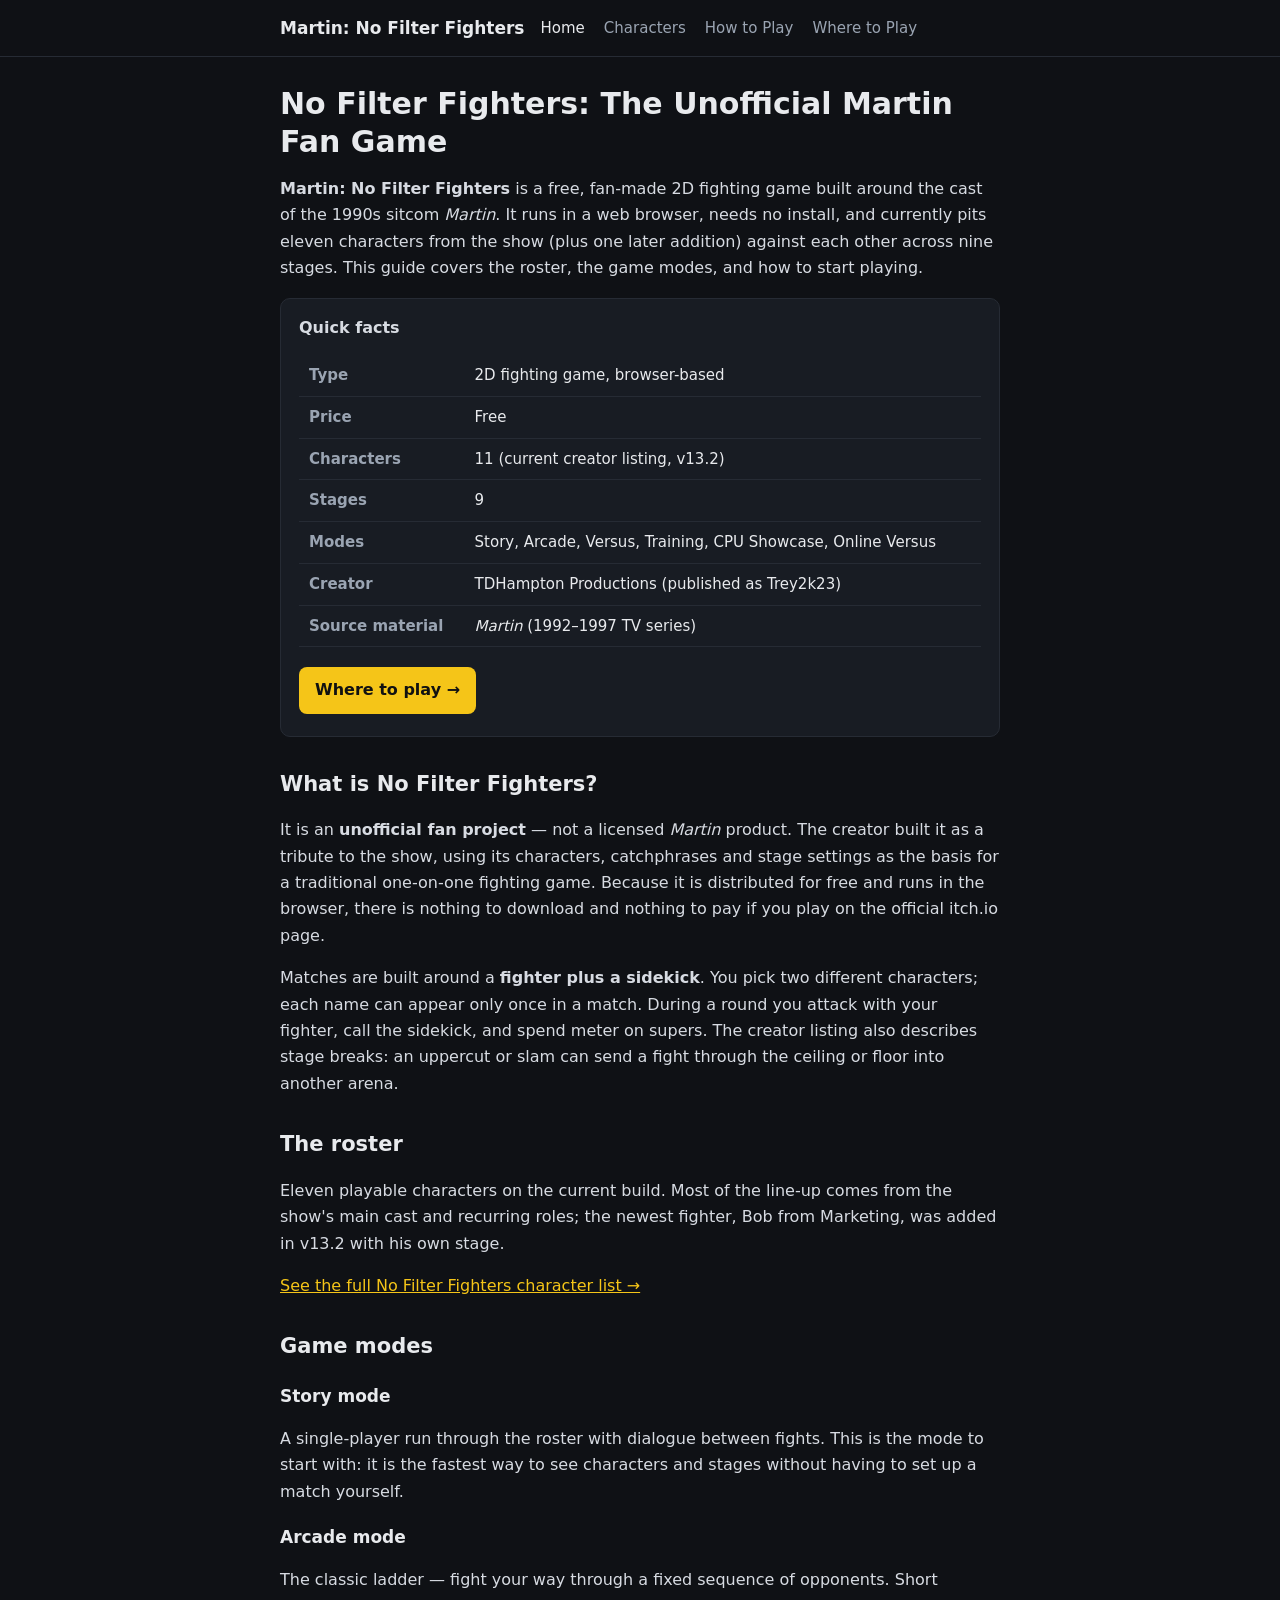
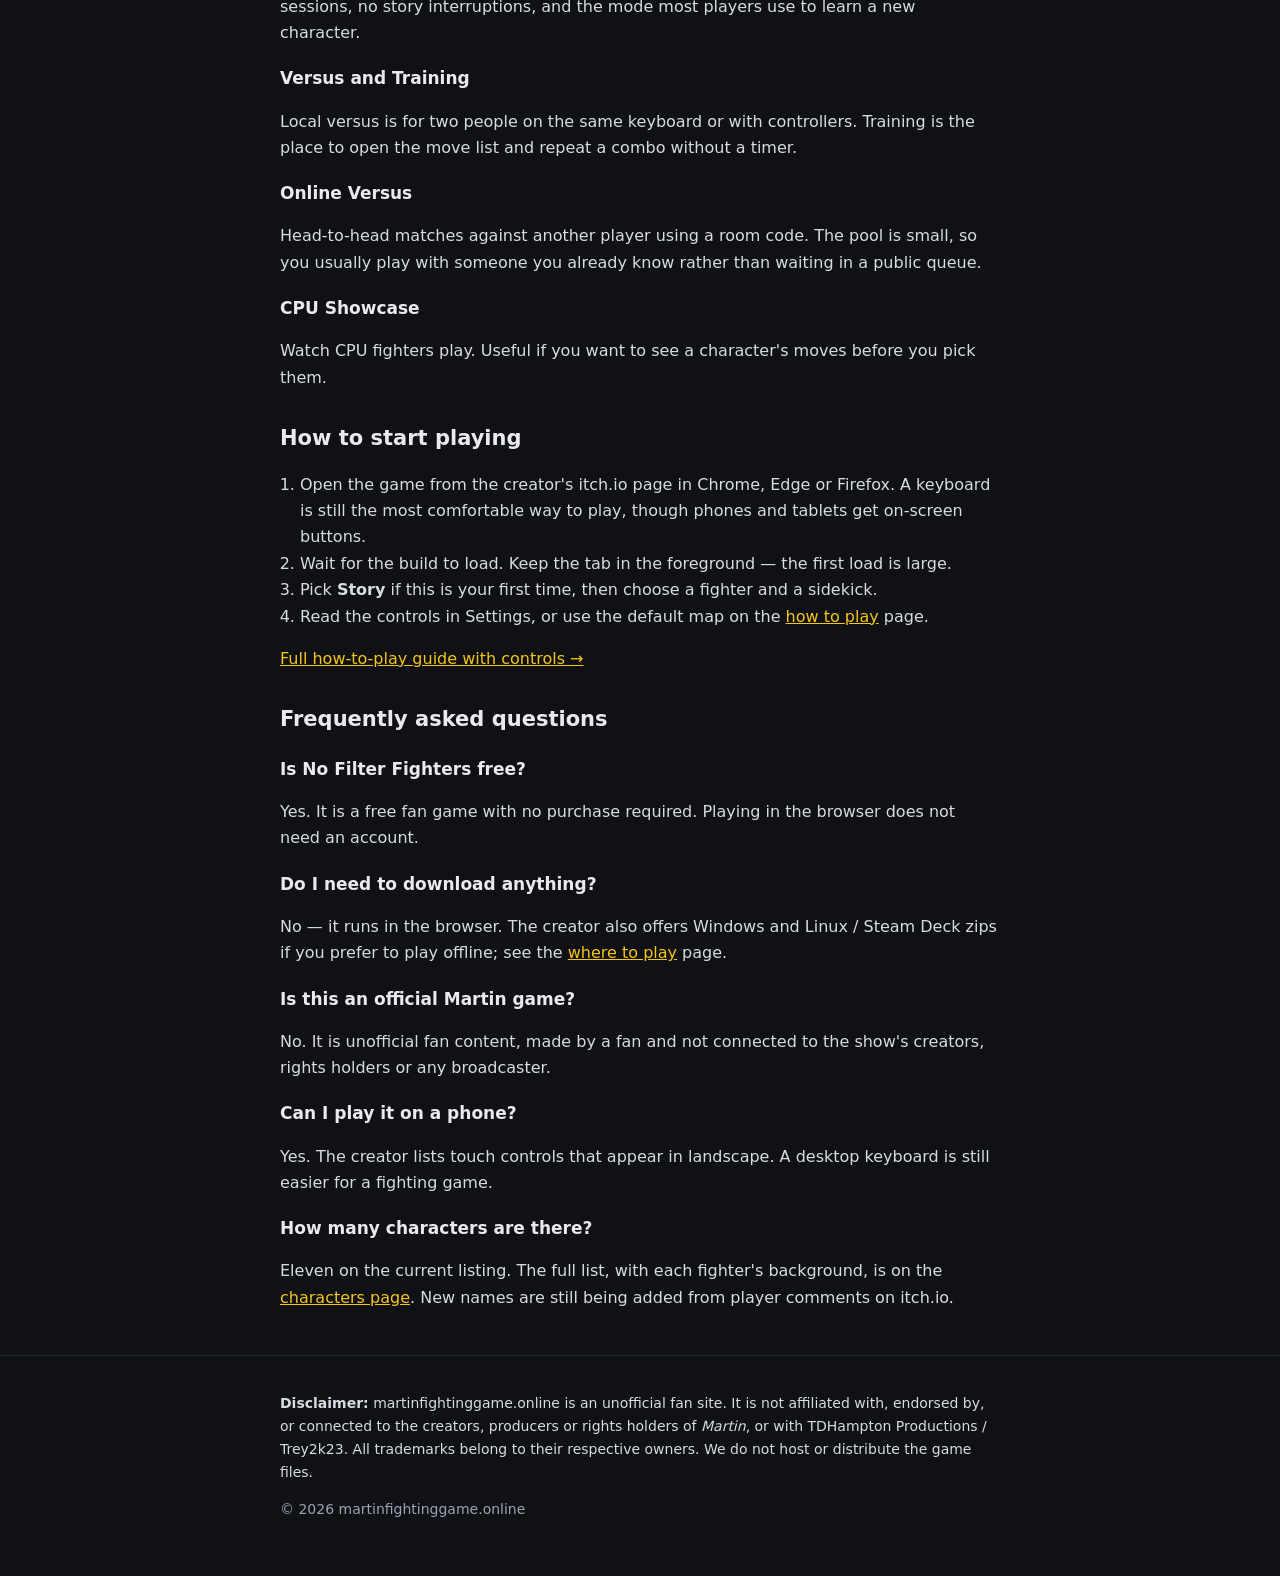
==== index.html @ f002ea13 "Add static No Filter Fighters guide for Cloudflare Pages. Co-authored-by: Cursor <cursoragent@cursor" ====
<!doctype html>
<html lang="en">
<head>
<meta charset="utf-8">
<meta name="viewport" content="width=device-width,initial-scale=1">
<title>No Filter Fighters – Martin Fan Game Guide &amp; Characters</title>
<meta name="description" content="No Filter Fighters is a free unofficial Martin fan fighting game you can play in your browser. Full character list, stages, game modes and how to start playing.">
<link rel="canonical" href="https://martinfightinggame.online/">
<link rel="stylesheet" href="/style.css">
</head>
<body>
<header><div class="wrap">
  <a class="brand" href="/">Martin: No Filter Fighters</a>
  <nav>
    <a href="/" aria-current="page">Home</a>
    <a href="/characters/">Characters</a>
    <a href="/how-to-play/">How to Play</a>
    <a href="/where-to-play/">Where to Play</a>
  </nav>
</div></header>

<main class="wrap">
<h1>No Filter Fighters: The Unofficial Martin Fan Game</h1>

<p><strong>Martin: No Filter Fighters</strong> is a free, fan-made 2D fighting game built around the cast of the 1990s sitcom <em>Martin</em>. It runs in a web browser, needs no install, and currently pits eleven characters from the show (plus one later addition) against each other across nine stages. This guide covers the roster, the game modes, and how to start playing.</p>

<div class="card">
  <p style="margin:0"><strong>Quick facts</strong></p>
  <table>
    <tr><th>Type</th><td>2D fighting game, browser-based</td></tr>
    <tr><th>Price</th><td>Free</td></tr>
    <tr><th>Characters</th><td>11 (current creator listing, v13.2)</td></tr>
    <tr><th>Stages</th><td>9</td></tr>
    <tr><th>Modes</th><td>Story, Arcade, Versus, Training, CPU Showcase, Online Versus</td></tr>
    <tr><th>Creator</th><td>TDHampton Productions (published as Trey2k23)</td></tr>
    <tr><th>Source material</th><td><em>Martin</em> (1992–1997 TV series)</td></tr>
  </table>
  <a class="btn" href="/where-to-play/">Where to play →</a>
</div>

<h2>What is No Filter Fighters?</h2>
<p>It is an <strong>unofficial fan project</strong> — not a licensed <em>Martin</em> product. The creator built it as a tribute to the show, using its characters, catchphrases and stage settings as the basis for a traditional one-on-one fighting game. Because it is distributed for free and runs in the browser, there is nothing to download and nothing to pay if you play on the official itch.io page.</p>
<p>Matches are built around a <strong>fighter plus a sidekick</strong>. You pick two different characters; each name can appear only once in a match. During a round you attack with your fighter, call the sidekick, and spend meter on supers. The creator listing also describes stage breaks: an uppercut or slam can send a fight through the ceiling or floor into another arena.</p>

<h2>The roster</h2>
<p>Eleven playable characters on the current build. Most of the line-up comes from the show's main cast and recurring roles; the newest fighter, Bob from Marketing, was added in v13.2 with his own stage.</p>
<p><a href="/characters/">See the full No Filter Fighters character list →</a></p>

<h2>Game modes</h2>
<h3>Story mode</h3>
<p>A single-player run through the roster with dialogue between fights. This is the mode to start with: it is the fastest way to see characters and stages without having to set up a match yourself.</p>
<h3>Arcade mode</h3>
<p>The classic ladder — fight your way through a fixed sequence of opponents. Short sessions, no story interruptions, and the mode most players use to learn a new character.</p>
<h3>Versus and Training</h3>
<p>Local versus is for two people on the same keyboard or with controllers. Training is the place to open the move list and repeat a combo without a timer.</p>
<h3>Online Versus</h3>
<p>Head-to-head matches against another player using a room code. The pool is small, so you usually play with someone you already know rather than waiting in a public queue.</p>
<h3>CPU Showcase</h3>
<p>Watch CPU fighters play. Useful if you want to see a character's moves before you pick them.</p>

<h2>How to start playing</h2>
<ol>
  <li>Open the game from the creator's itch.io page in Chrome, Edge or Firefox. A keyboard is still the most comfortable way to play, though phones and tablets get on-screen buttons.</li>
  <li>Wait for the build to load. Keep the tab in the foreground — the first load is large.</li>
  <li>Pick <strong>Story</strong> if this is your first time, then choose a fighter and a sidekick.</li>
  <li>Read the controls in Settings, or use the default map on the <a href="/how-to-play/">how to play</a> page.</li>
</ol>
<p><a href="/how-to-play/">Full how-to-play guide with controls →</a></p>

<h2>Frequently asked questions</h2>
<h3>Is No Filter Fighters free?</h3>
<p>Yes. It is a free fan game with no purchase required. Playing in the browser does not need an account.</p>

<h3>Do I need to download anything?</h3>
<p>No — it runs in the browser. The creator also offers Windows and Linux / Steam Deck zips if you prefer to play offline; see the <a href="/where-to-play/">where to play</a> page.</p>

<h3>Is this an official Martin game?</h3>
<p>No. It is unofficial fan content, made by a fan and not connected to the show's creators, rights holders or any broadcaster.</p>

<h3>Can I play it on a phone?</h3>
<p>Yes. The creator lists touch controls that appear in landscape. A desktop keyboard is still easier for a fighting game.</p>

<h3>How many characters are there?</h3>
<p>Eleven on the current listing. The full list, with each fighter's background, is on the <a href="/characters/">characters page</a>. New names are still being added from player comments on itch.io.</p>
</main>

<footer><div class="wrap">
  <p><strong>Disclaimer:</strong> martinfightinggame.online is an unofficial fan site. It is not affiliated with, endorsed by, or connected to the creators, producers or rights holders of <em>Martin</em>, or with TDHampton Productions / Trey2k23. All trademarks belong to their respective owners. We do not host or distribute the game files.</p>
  <p class="mut">© 2026 martinfightinggame.online</p>
</div></footer>

<script type="application/ld+json">
{"@context":"https://schema.org","@type":"VideoGame","name":"Martin: No Filter Fighters",
"alternateName":"No Filter Fighters",
"description":"Free unofficial Martin fan-made 2D fighting game playable in a browser.",
"genre":["Fighting","Fan game"],"gamePlatform":["Web browser"],"applicationCategory":"Game",
"author":{"@type":"Organization","name":"TDHampton Productions"},
"numberOfPlayers":{"@type":"QuantitativeValue","minValue":1,"maxValue":2},
"offers":{"@type":"Offer","price":"0","priceCurrency":"USD"}}
</script>
</body>
</html>
---- style.css ----
:root{--bg:#0f1115;--card:#181c23;--fg:#e8eaed;--mut:#9aa4b2;--acc:#f5c518;--line:#262b34}
*{box-sizing:border-box}
body{margin:0;background:var(--bg);color:var(--fg);font:16px/1.65 system-ui,-apple-system,"Segoe UI",Roboto,sans-serif}
a{color:var(--acc)}
.wrap{max-width:760px;margin:0 auto;padding:0 20px}
header{border-bottom:1px solid var(--line);padding:14px 0}
header .wrap{display:flex;gap:16px;align-items:center;flex-wrap:wrap}
.brand{font-weight:700;color:var(--fg);text-decoration:none;font-size:17px}
nav a{color:var(--mut);text-decoration:none;margin-right:14px;font-size:15px}
nav a:hover,nav a[aria-current]{color:var(--fg)}
h1{font-size:30px;line-height:1.25;margin:28px 0 12px}
h2{font-size:21px;margin:30px 0 10px}
h3{font-size:17px;margin:18px 0 6px}
p,li{color:#d7dbe2}
.card{background:var(--card);border:1px solid var(--line);border-radius:10px;padding:16px 18px;margin:16px 0}
table{width:100%;border-collapse:collapse;margin:14px 0;font-size:15px}
th,td{text-align:left;padding:8px 10px;border-bottom:1px solid var(--line);vertical-align:top}
th{color:var(--mut);font-weight:600}
.mut{color:var(--mut);font-size:14px}
.btn{display:inline-block;background:var(--acc);color:#111;text-decoration:none;font-weight:700;padding:10px 16px;border-radius:8px;margin:6px 8px 6px 0}
footer{border-top:1px solid var(--line);margin-top:44px;padding:22px 0 40px;font-size:14px;color:var(--mut)}
ul,ol{padding-left:20px}
code{font-family:ui-monospace,SFMono-Regular,Menlo,Consolas,monospace;font-size:0.92em}
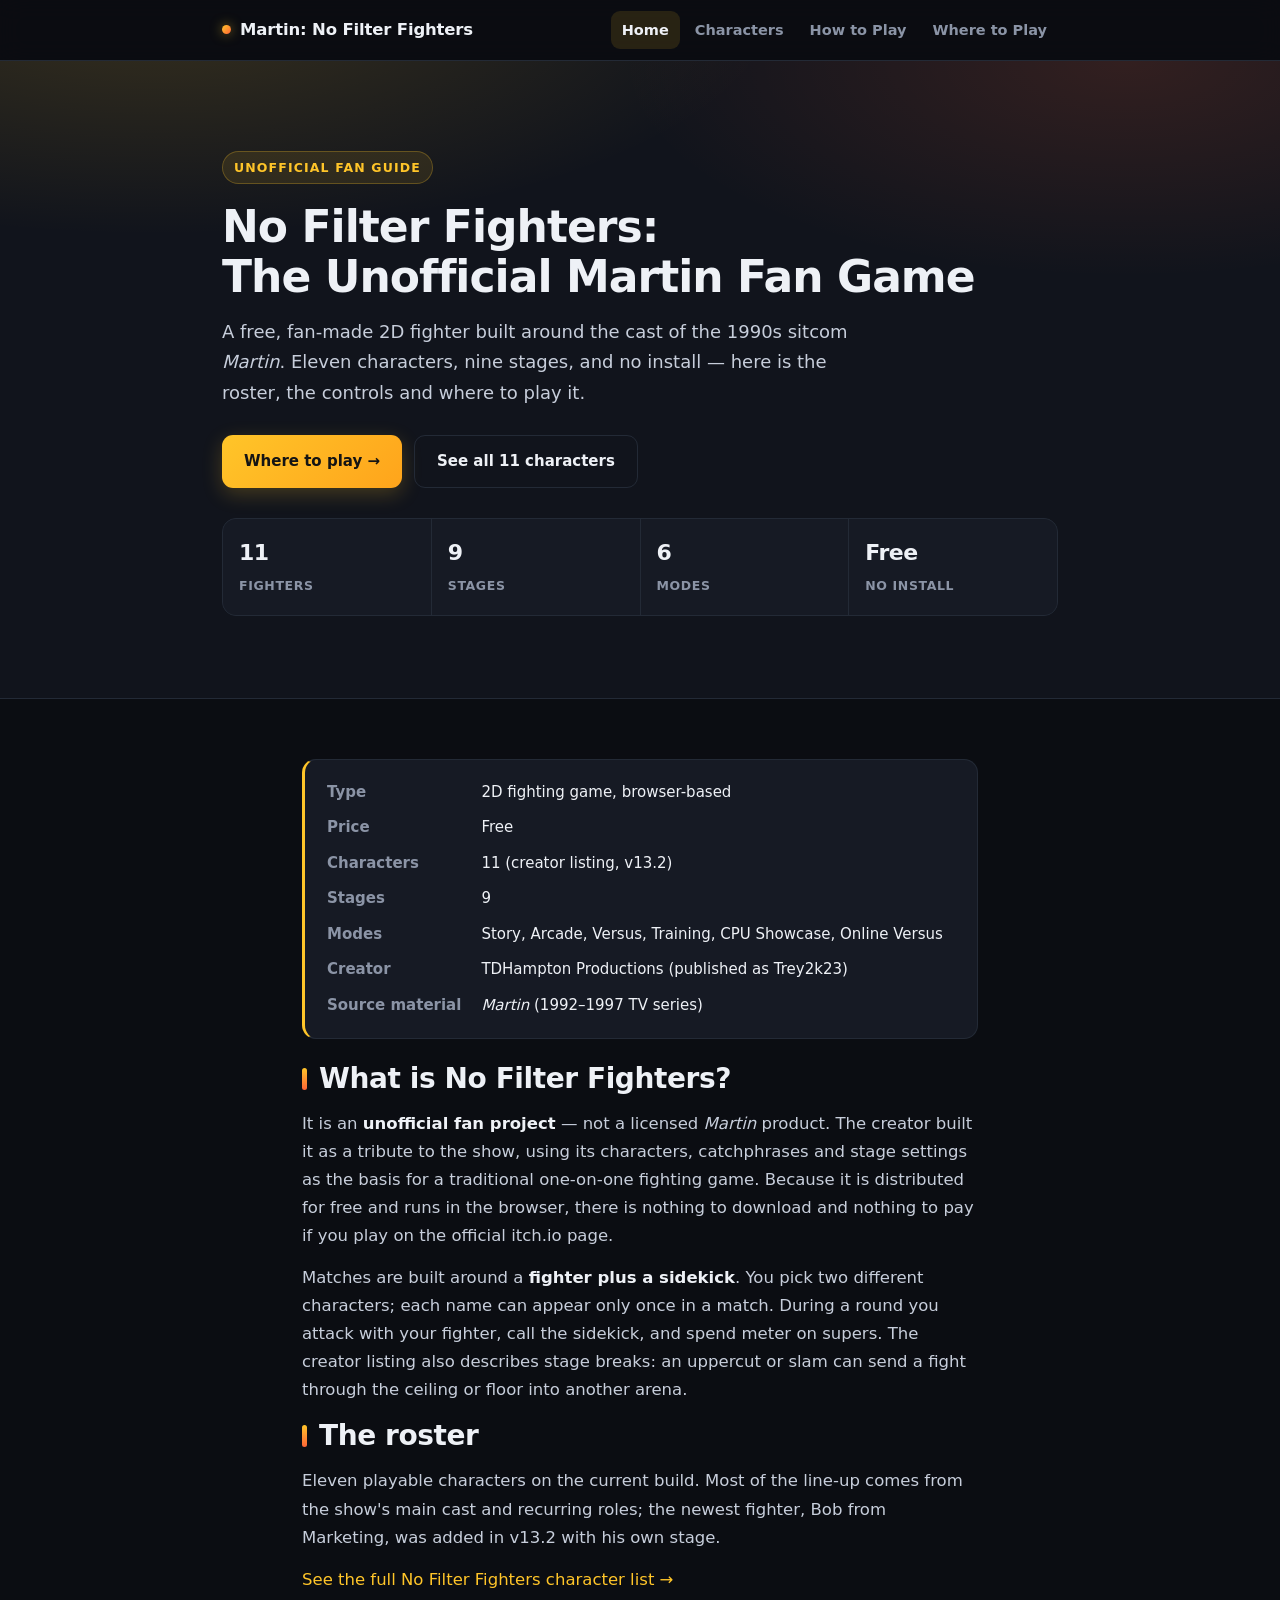
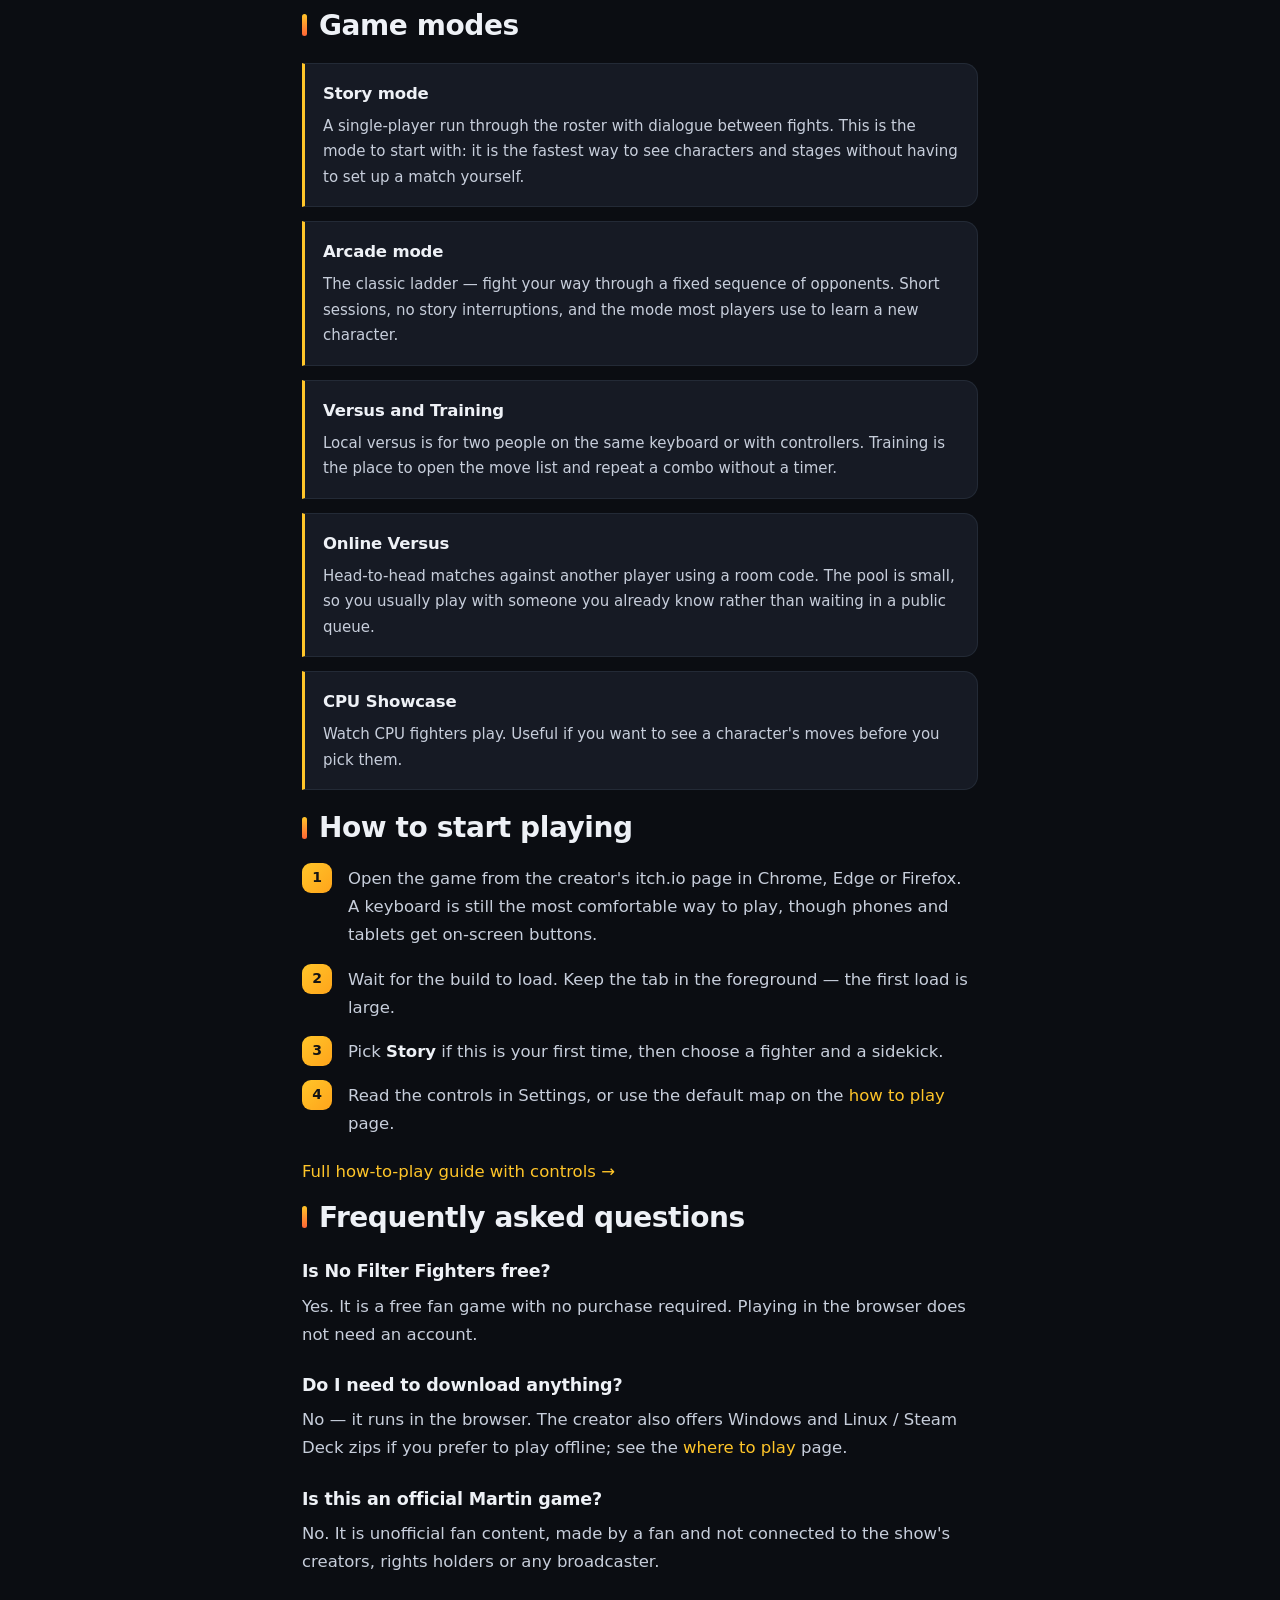
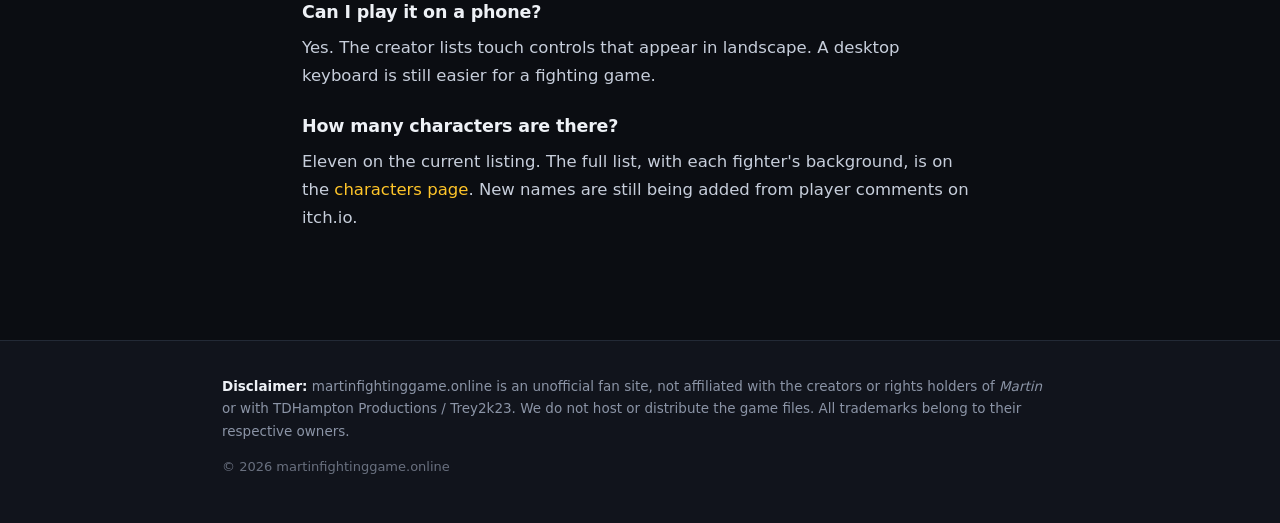
==== commit 34efabdd: "Restyle the four static pages with hero, character cards, and tighter layout. Co-authored-by: Cursor" ====
--- a/index.html
+++ b/index.html
@@ -9,9 +9,9 @@
 <link rel="stylesheet" href="/style.css">
 </head>
 <body>
-<header><div class="wrap">
-  <a class="brand" href="/">Martin: No Filter Fighters</a>
-  <nav>
+<header class="site-header"><div class="wrap">
+  <a class="brand" href="/"><span class="dot"></span>Martin: No Filter Fighters</a>
+  <nav class="nav">
     <a href="/" aria-current="page">Home</a>
     <a href="/characters/">Characters</a>
     <a href="/how-to-play/">How to Play</a>
@@ -19,74 +19,100 @@
   </nav>
 </div></header>
 
-<main class="wrap">
-<h1>No Filter Fighters: The Unofficial Martin Fan Game</h1>
+<main>
+  <section class="page-hero"><div class="wrap">
+    <span class="eyebrow">Unofficial Fan Guide</span>
+    <h1>No Filter Fighters:<br>The Unofficial Martin Fan Game</h1>
+    <p class="lede">A free, fan-made 2D fighter built around the cast of the 1990s sitcom <em>Martin</em>. Eleven characters, nine stages, and no install — here is the roster, the controls and where to play it.</p>
+    <div class="cta-row">
+      <a class="btn" href="/where-to-play/">Where to play →</a>
+      <a class="btn btn-ghost" href="/characters/">See all 11 characters</a>
+    </div>
+    <div class="stats">
+      <div><span class="num">11</span><span class="lab">Fighters</span></div>
+      <div><span class="num">9</span><span class="lab">Stages</span></div>
+      <div><span class="num">6</span><span class="lab">Modes</span></div>
+      <div><span class="num">Free</span><span class="lab">No install</span></div>
+    </div>
+  </div></section>
 
-<p><strong>Martin: No Filter Fighters</strong> is a free, fan-made 2D fighting game built around the cast of the 1990s sitcom <em>Martin</em>. It runs in a web browser, needs no install, and currently pits eleven characters from the show (plus one later addition) against each other across nine stages. This guide covers the roster, the game modes, and how to start playing.</p>
+  <div class="wrap prose">
+    <section>
+      <div class="card callout">
+        <dl class="facts">
+          <dt>Type</dt><dd>2D fighting game, browser-based</dd>
+          <dt>Price</dt><dd>Free</dd>
+          <dt>Characters</dt><dd>11 (creator listing, v13.2)</dd>
+          <dt>Stages</dt><dd>9</dd>
+          <dt>Modes</dt><dd>Story, Arcade, Versus, Training, CPU Showcase, Online Versus</dd>
+          <dt>Creator</dt><dd>TDHampton Productions (published as Trey2k23)</dd>
+          <dt>Source material</dt><dd><em>Martin</em> (1992–1997 TV series)</dd>
+        </dl>
+      </div>
 
-<div class="card">
-  <p style="margin:0"><strong>Quick facts</strong></p>
-  <table>
-    <tr><th>Type</th><td>2D fighting game, browser-based</td></tr>
-    <tr><th>Price</th><td>Free</td></tr>
-    <tr><th>Characters</th><td>11 (current creator listing, v13.2)</td></tr>
-    <tr><th>Stages</th><td>9</td></tr>
-    <tr><th>Modes</th><td>Story, Arcade, Versus, Training, CPU Showcase, Online Versus</td></tr>
-    <tr><th>Creator</th><td>TDHampton Productions (published as Trey2k23)</td></tr>
-    <tr><th>Source material</th><td><em>Martin</em> (1992–1997 TV series)</td></tr>
-  </table>
-  <a class="btn" href="/where-to-play/">Where to play →</a>
-</div>
+      <h2>What is No Filter Fighters?</h2>
+      <p>It is an <strong>unofficial fan project</strong> — not a licensed <em>Martin</em> product. The creator built it as a tribute to the show, using its characters, catchphrases and stage settings as the basis for a traditional one-on-one fighting game. Because it is distributed for free and runs in the browser, there is nothing to download and nothing to pay if you play on the official itch.io page.</p>
+      <p>Matches are built around a <strong>fighter plus a sidekick</strong>. You pick two different characters; each name can appear only once in a match. During a round you attack with your fighter, call the sidekick, and spend meter on supers. The creator listing also describes stage breaks: an uppercut or slam can send a fight through the ceiling or floor into another arena.</p>
 
-<h2>What is No Filter Fighters?</h2>
-<p>It is an <strong>unofficial fan project</strong> — not a licensed <em>Martin</em> product. The creator built it as a tribute to the show, using its characters, catchphrases and stage settings as the basis for a traditional one-on-one fighting game. Because it is distributed for free and runs in the browser, there is nothing to download and nothing to pay if you play on the official itch.io page.</p>
-<p>Matches are built around a <strong>fighter plus a sidekick</strong>. You pick two different characters; each name can appear only once in a match. During a round you attack with your fighter, call the sidekick, and spend meter on supers. The creator listing also describes stage breaks: an uppercut or slam can send a fight through the ceiling or floor into another arena.</p>
+      <h2>The roster</h2>
+      <p>Eleven playable characters on the current build. Most of the line-up comes from the show's main cast and recurring roles; the newest fighter, Bob from Marketing, was added in v13.2 with his own stage.</p>
+      <p><a href="/characters/">See the full No Filter Fighters character list →</a></p>
 
-<h2>The roster</h2>
-<p>Eleven playable characters on the current build. Most of the line-up comes from the show's main cast and recurring roles; the newest fighter, Bob from Marketing, was added in v13.2 with his own stage.</p>
-<p><a href="/characters/">See the full No Filter Fighters character list →</a></p>
+      <h2>Game modes</h2>
+      <div class="mode">
+        <div class="mode-item">
+          <h3>Story mode</h3>
+          <p>A single-player run through the roster with dialogue between fights. This is the mode to start with: it is the fastest way to see characters and stages without having to set up a match yourself.</p>
+        </div>
+        <div class="mode-item">
+          <h3>Arcade mode</h3>
+          <p>The classic ladder — fight your way through a fixed sequence of opponents. Short sessions, no story interruptions, and the mode most players use to learn a new character.</p>
+        </div>
+        <div class="mode-item">
+          <h3>Versus and Training</h3>
+          <p>Local versus is for two people on the same keyboard or with controllers. Training is the place to open the move list and repeat a combo without a timer.</p>
+        </div>
+        <div class="mode-item">
+          <h3>Online Versus</h3>
+          <p>Head-to-head matches against another player using a room code. The pool is small, so you usually play with someone you already know rather than waiting in a public queue.</p>
+        </div>
+        <div class="mode-item">
+          <h3>CPU Showcase</h3>
+          <p>Watch CPU fighters play. Useful if you want to see a character's moves before you pick them.</p>
+        </div>
+      </div>
 
-<h2>Game modes</h2>
-<h3>Story mode</h3>
-<p>A single-player run through the roster with dialogue between fights. This is the mode to start with: it is the fastest way to see characters and stages without having to set up a match yourself.</p>
-<h3>Arcade mode</h3>
-<p>The classic ladder — fight your way through a fixed sequence of opponents. Short sessions, no story interruptions, and the mode most players use to learn a new character.</p>
-<h3>Versus and Training</h3>
-<p>Local versus is for two people on the same keyboard or with controllers. Training is the place to open the move list and repeat a combo without a timer.</p>
-<h3>Online Versus</h3>
-<p>Head-to-head matches against another player using a room code. The pool is small, so you usually play with someone you already know rather than waiting in a public queue.</p>
-<h3>CPU Showcase</h3>
-<p>Watch CPU fighters play. Useful if you want to see a character's moves before you pick them.</p>
+      <h2>How to start playing</h2>
+      <ol class="steps">
+        <li>Open the game from the creator's itch.io page in Chrome, Edge or Firefox. A keyboard is still the most comfortable way to play, though phones and tablets get on-screen buttons.</li>
+        <li>Wait for the build to load. Keep the tab in the foreground — the first load is large.</li>
+        <li>Pick <strong>Story</strong> if this is your first time, then choose a fighter and a sidekick.</li>
+        <li>Read the controls in Settings, or use the default map on the <a href="/how-to-play/">how to play</a> page.</li>
+      </ol>
+      <p><a href="/how-to-play/">Full how-to-play guide with controls →</a></p>
 
-<h2>How to start playing</h2>
-<ol>
-  <li>Open the game from the creator's itch.io page in Chrome, Edge or Firefox. A keyboard is still the most comfortable way to play, though phones and tablets get on-screen buttons.</li>
-  <li>Wait for the build to load. Keep the tab in the foreground — the first load is large.</li>
-  <li>Pick <strong>Story</strong> if this is your first time, then choose a fighter and a sidekick.</li>
-  <li>Read the controls in Settings, or use the default map on the <a href="/how-to-play/">how to play</a> page.</li>
-</ol>
-<p><a href="/how-to-play/">Full how-to-play guide with controls →</a></p>
+      <h2>Frequently asked questions</h2>
+      <h3>Is No Filter Fighters free?</h3>
+      <p>Yes. It is a free fan game with no purchase required. Playing in the browser does not need an account.</p>
 
-<h2>Frequently asked questions</h2>
-<h3>Is No Filter Fighters free?</h3>
-<p>Yes. It is a free fan game with no purchase required. Playing in the browser does not need an account.</p>
+      <h3>Do I need to download anything?</h3>
+      <p>No — it runs in the browser. The creator also offers Windows and Linux / Steam Deck zips if you prefer to play offline; see the <a href="/where-to-play/">where to play</a> page.</p>
 
-<h3>Do I need to download anything?</h3>
-<p>No — it runs in the browser. The creator also offers Windows and Linux / Steam Deck zips if you prefer to play offline; see the <a href="/where-to-play/">where to play</a> page.</p>
+      <h3>Is this an official Martin game?</h3>
+      <p>No. It is unofficial fan content, made by a fan and not connected to the show's creators, rights holders or any broadcaster.</p>
 
-<h3>Is this an official Martin game?</h3>
-<p>No. It is unofficial fan content, made by a fan and not connected to the show's creators, rights holders or any broadcaster.</p>
+      <h3>Can I play it on a phone?</h3>
+      <p>Yes. The creator lists touch controls that appear in landscape. A desktop keyboard is still easier for a fighting game.</p>
 
-<h3>Can I play it on a phone?</h3>
-<p>Yes. The creator lists touch controls that appear in landscape. A desktop keyboard is still easier for a fighting game.</p>
-
-<h3>How many characters are there?</h3>
-<p>Eleven on the current listing. The full list, with each fighter's background, is on the <a href="/characters/">characters page</a>. New names are still being added from player comments on itch.io.</p>
+      <h3>How many characters are there?</h3>
+      <p>Eleven on the current listing. The full list, with each fighter's background, is on the <a href="/characters/">characters page</a>. New names are still being added from player comments on itch.io.</p>
+    </section>
+  </div>
 </main>
 
-<footer><div class="wrap">
-  <p><strong>Disclaimer:</strong> martinfightinggame.online is an unofficial fan site. It is not affiliated with, endorsed by, or connected to the creators, producers or rights holders of <em>Martin</em>, or with TDHampton Productions / Trey2k23. All trademarks belong to their respective owners. We do not host or distribute the game files.</p>
-  <p class="mut">© 2026 martinfightinggame.online</p>
+<footer class="site-footer"><div class="wrap">
+  <p><strong>Disclaimer:</strong> martinfightinggame.online is an unofficial fan site, not affiliated with the creators or rights holders of <em>Martin</em> or with TDHampton Productions / Trey2k23. We do not host or distribute the game files. All trademarks belong to their respective owners.</p>
+  <p class="copy">© 2026 martinfightinggame.online</p>
 </div></footer>
 
 <script type="application/ld+json">
--- a/style.css
+++ b/style.css
@@ -1,23 +1,124 @@
-:root{--bg:#0f1115;--card:#181c23;--fg:#e8eaed;--mut:#9aa4b2;--acc:#f5c518;--line:#262b34}
-*{box-sizing:border-box}
-body{margin:0;background:var(--bg);color:var(--fg);font:16px/1.65 system-ui,-apple-system,"Segoe UI",Roboto,sans-serif}
-a{color:var(--acc)}
-.wrap{max-width:760px;margin:0 auto;padding:0 20px}
-header{border-bottom:1px solid var(--line);padding:14px 0}
-header .wrap{display:flex;gap:16px;align-items:center;flex-wrap:wrap}
-.brand{font-weight:700;color:var(--fg);text-decoration:none;font-size:17px}
-nav a{color:var(--mut);text-decoration:none;margin-right:14px;font-size:15px}
-nav a:hover,nav a[aria-current]{color:var(--fg)}
-h1{font-size:30px;line-height:1.25;margin:28px 0 12px}
-h2{font-size:21px;margin:30px 0 10px}
-h3{font-size:17px;margin:18px 0 6px}
-p,li{color:#d7dbe2}
-.card{background:var(--card);border:1px solid var(--line);border-radius:10px;padding:16px 18px;margin:16px 0}
-table{width:100%;border-collapse:collapse;margin:14px 0;font-size:15px}
-th,td{text-align:left;padding:8px 10px;border-bottom:1px solid var(--line);vertical-align:top}
-th{color:var(--mut);font-weight:600}
+:root{--bg:#0b0d12;--bg2:#11141c;--card:#161a24;--card2:#1c212c;--fg:#eef1f6;--soft:#c7cedb;--mut:#8b94a6;--acc:#ffc529;--acc2:#ff6436;--line:#232a36;--r:14px;--maxw:880px}
+*,*::before,*::after{box-sizing:border-box}
+html{-webkit-text-size-adjust:100%}
+body{margin:0;background:var(--bg);color:var(--fg);font:16.5px/1.7 ui-sans-serif,system-ui,-apple-system,"Segoe UI",Roboto,"Helvetica Neue",Arial,sans-serif;-webkit-font-smoothing:antialiased}
+img{max-width:100%;height:auto;display:block}
+a{color:var(--acc);text-decoration:none}
+a:hover{text-decoration:underline}
+.wrap{max-width:var(--maxw);margin:0 auto;padding:0 22px}
+.prose{max-width:720px}
 .mut{color:var(--mut);font-size:14px}
-.btn{display:inline-block;background:var(--acc);color:#111;text-decoration:none;font-weight:700;padding:10px 16px;border-radius:8px;margin:6px 8px 6px 0}
-footer{border-top:1px solid var(--line);margin-top:44px;padding:22px 0 40px;font-size:14px;color:var(--mut)}
-ul,ol{padding-left:20px}
-code{font-family:ui-monospace,SFMono-Regular,Menlo,Consolas,monospace;font-size:0.92em}
+
+/* 吸顶导航 */
+.site-header{position:sticky;top:0;z-index:20;background:rgba(11,13,18,.82);backdrop-filter:blur(12px);border-bottom:1px solid var(--line)}
+.site-header .wrap{display:flex;align-items:center;gap:20px;min-height:60px;flex-wrap:wrap}
+.brand{display:flex;align-items:center;gap:9px;font-weight:800;letter-spacing:-.01em;color:var(--fg);font-size:16.5px}
+.brand:hover{text-decoration:none}
+.brand .dot{width:9px;height:9px;border-radius:50%;background:linear-gradient(135deg,var(--acc),var(--acc2));box-shadow:0 0 12px rgba(255,197,41,.55)}
+.nav{display:flex;gap:4px;flex-wrap:wrap;margin-left:auto}
+.nav a{color:var(--mut);font-size:14.5px;font-weight:600;padding:7px 11px;border-radius:9px}
+.nav a:hover{color:var(--fg);background:rgba(255,255,255,.05);text-decoration:none}
+.nav a[aria-current]{color:var(--fg);background:rgba(255,197,41,.12)}
+
+/* 英雄区 */
+.page-hero{position:relative;overflow:hidden;border-bottom:1px solid var(--line);
+background:radial-gradient(900px 340px at 12% -10%,rgba(255,197,41,.16),transparent 70%),radial-gradient(700px 300px at 88% 0%,rgba(255,100,54,.14),transparent 72%),var(--bg2)}
+.page-hero .wrap{padding:52px 22px 44px}
+.eyebrow{display:inline-flex;align-items:center;gap:8px;font-size:12.5px;font-weight:700;letter-spacing:.09em;text-transform:uppercase;color:var(--acc);background:rgba(255,197,41,.1);border:1px solid rgba(255,197,41,.26);padding:5px 11px;border-radius:999px;margin-bottom:18px}
+h1{margin:0 0 16px;font-size:clamp(30px,5vw,44px);line-height:1.12;letter-spacing:-.022em;font-weight:850}
+.lede{margin:0;font-size:18px;color:var(--soft);max-width:660px}
+.cta-row{display:flex;gap:12px;flex-wrap:wrap;margin-top:26px}
+.btn{display:inline-flex;align-items:center;gap:8px;background:linear-gradient(135deg,var(--acc),#ffa41b);color:#141414;font-weight:800;font-size:15px;padding:13px 22px;border-radius:11px;border:0;box-shadow:0 6px 20px rgba(255,197,41,.22);transition:.18s}
+.btn:hover{text-decoration:none;transform:translateY(-1px)}
+.btn-ghost{background:transparent;color:var(--fg);border:1px solid var(--line);box-shadow:none}
+.btn-ghost:hover{background:rgba(255,255,255,.05)}
+
+/* 数据条 */
+.stats{display:grid;grid-template-columns:repeat(4,1fr);gap:1px;background:var(--line);border:1px solid var(--line);border-radius:var(--r);overflow:hidden;margin:30px 0 0}
+.stats div{background:var(--card);padding:15px 16px}
+.stats .num{font-size:22px;font-weight:850;letter-spacing:-.02em;display:block}
+.stats .lab{font-size:12.5px;color:var(--mut);font-weight:600;text-transform:uppercase;letter-spacing:.05em}
+
+/* 排版 */
+main section,.section{padding:38px 0}
+h2{font-size:clamp(22px,3vw,28px);line-height:1.25;letter-spacing:-.015em;margin:0 0 14px;display:flex;align-items:center;gap:12px}
+h2::before{content:"";width:5px;height:22px;border-radius:3px;background:linear-gradient(180deg,var(--acc),var(--acc2));flex:none}
+h3{font-size:17.5px;margin:22px 0 6px;letter-spacing:-.01em}
+p,li{color:var(--soft)}
+p{margin:0 0 14px}
+ul,ol{padding-left:22px;margin:0 0 16px}
+li{margin:5px 0}
+strong{color:var(--fg);font-weight:700}
+h1 strong,h2 strong{color:inherit}
+
+/* 卡片 */
+.card{background:var(--card);border:1px solid var(--line);border-radius:var(--r);padding:20px 22px;margin:22px 0}
+.card.callout{border-left:3px solid var(--acc)}
+.facts{display:grid;grid-template-columns:auto 1fr;gap:10px 20px;margin:0;font-size:15px}
+.facts dt{color:var(--mut);font-weight:600;white-space:nowrap}
+.facts dd{margin:0;color:var(--fg)}
+
+/* 角色卡网格 */
+.char-grid{display:grid;grid-template-columns:repeat(2,1fr);gap:16px;margin:22px 0}
+.char-card{background:var(--card);border:1px solid var(--line);border-radius:var(--r);padding:16px 18px;transition:.18s;position:relative;overflow:hidden}
+.char-card:hover{border-color:#333d4d;transform:translateY(-2px)}
+.char-card::after{content:"";position:absolute;inset:0 0 auto 0;height:2px;background:linear-gradient(90deg,var(--acc),var(--acc2));opacity:0;transition:.18s}
+.char-card:hover::after{opacity:1}
+.char-top{display:flex;align-items:center;gap:12px;margin-bottom:10px}
+.avatar{width:44px;height:44px;flex:none;border-radius:11px;display:grid;place-items:center;font-weight:850;font-size:19px;color:#141414;background:linear-gradient(135deg,var(--acc),#ffa41b)}
+.avatar.v2{background:linear-gradient(135deg,#7be0ff,#3a8dff);color:#08111f}
+.avatar.v3{background:linear-gradient(135deg,#ff9de0,#a855f7);color:#150a1f}
+.avatar.v4{background:linear-gradient(135deg,#a3e635,#22c55e);color:#05130a}
+.char-card h3{margin:0;font-size:17px}
+.char-card .tag{display:inline-block;font-size:11.5px;font-weight:700;letter-spacing:.06em;text-transform:uppercase;color:var(--mut);border:1px solid var(--line);border-radius:999px;padding:2px 8px;margin-bottom:8px}
+.char-card p{margin:0;font-size:15px;line-height:1.62}
+.char-card .super{display:block;margin-top:10px;padding-top:9px;border-top:1px dashed var(--line);font-size:13.5px;color:var(--mut)}
+.char-card .super b{color:var(--acc);font-weight:700}
+
+/* 步骤列表 */
+.steps{list-style:none;padding:0;margin:20px 0;counter-reset:s}
+.steps li{counter-increment:s;position:relative;padding:0 0 0 46px;margin:0 0 16px;color:var(--soft)}
+.steps li::before{content:counter(s);position:absolute;left:0;top:-2px;width:30px;height:30px;border-radius:9px;display:grid;place-items:center;font-size:14px;font-weight:800;color:#141414;background:linear-gradient(135deg,var(--acc),#ffa41b)}
+.steps b{color:var(--fg)}
+
+/* 表格 */
+table{width:100%;border-collapse:separate;border-spacing:0;margin:18px 0;font-size:15px;background:var(--card);border:1px solid var(--line);border-radius:var(--r);overflow:hidden}
+th,td{text-align:left;padding:11px 14px;border-bottom:1px solid var(--line);vertical-align:top}
+tr:last-child td,tr:last-child th{border-bottom:0}
+th{color:var(--mut);font-weight:700;font-size:13px;text-transform:uppercase;letter-spacing:.05em;background:var(--bg2)}
+td{color:var(--soft)}
+
+/* 模式/选项列表卡 */
+.mode{display:grid;gap:14px;margin:20px 0}
+.mode-item{background:var(--card);border:1px solid var(--line);border-left:3px solid var(--acc);border-radius:0 var(--r) var(--r) 0;padding:16px 18px}
+.mode-item h3{margin:0 0 6px;font-size:16.5px}
+.mode-item p{margin:0;font-size:15px}
+
+/* 提示条 */
+.note{background:rgba(255,197,41,.07);border:1px solid rgba(255,197,41,.22);border-radius:var(--r);padding:15px 18px;margin:20px 0;font-size:15px}
+.note b{color:var(--acc)}
+
+/* 相关链接 */
+.links-grid{display:grid;grid-template-columns:repeat(2,1fr);gap:12px;margin:20px 0}
+.link-card{display:block;background:var(--card);border:1px solid var(--line);border-radius:12px;padding:14px 16px;color:var(--fg);font-weight:700;font-size:15px}
+.link-card:hover{text-decoration:none;border-color:#333d4d;background:var(--card2)}
+.link-card span{display:block;font-weight:500;font-size:13.5px;color:var(--mut);margin-top:3px}
+
+/* 页脚 */
+.site-footer{border-top:1px solid var(--line);background:var(--bg2);margin-top:56px;padding:34px 0 46px}
+.site-footer p{font-size:13.5px;color:var(--mut);line-height:1.65}
+.site-footer .wrap{max-width:var(--maxw)}
+.site-footer .copy{margin:14px 0 0;font-size:13px;color:#69707f}
+
+/* 响应式 */
+@media(max-width:760px){
+  .page-hero .wrap{padding:38px 20px 34px}
+  .nav a{padding:6px 9px;font-size:14px}
+  .stats{grid-template-columns:repeat(2,1fr)}
+  .char-grid,.links-grid{grid-template-columns:1fr}
+  main section,.section{padding:28px 0}
+  h2::before{height:18px;width:4px}
+  .facts{grid-template-columns:1fr;gap:4px 0}
+  .facts dt{margin-top:8px}
+}
+@media(prefers-reduced-motion:reduce){*{transition:none!important}.btn:hover,.char-card:hover{transform:none}}
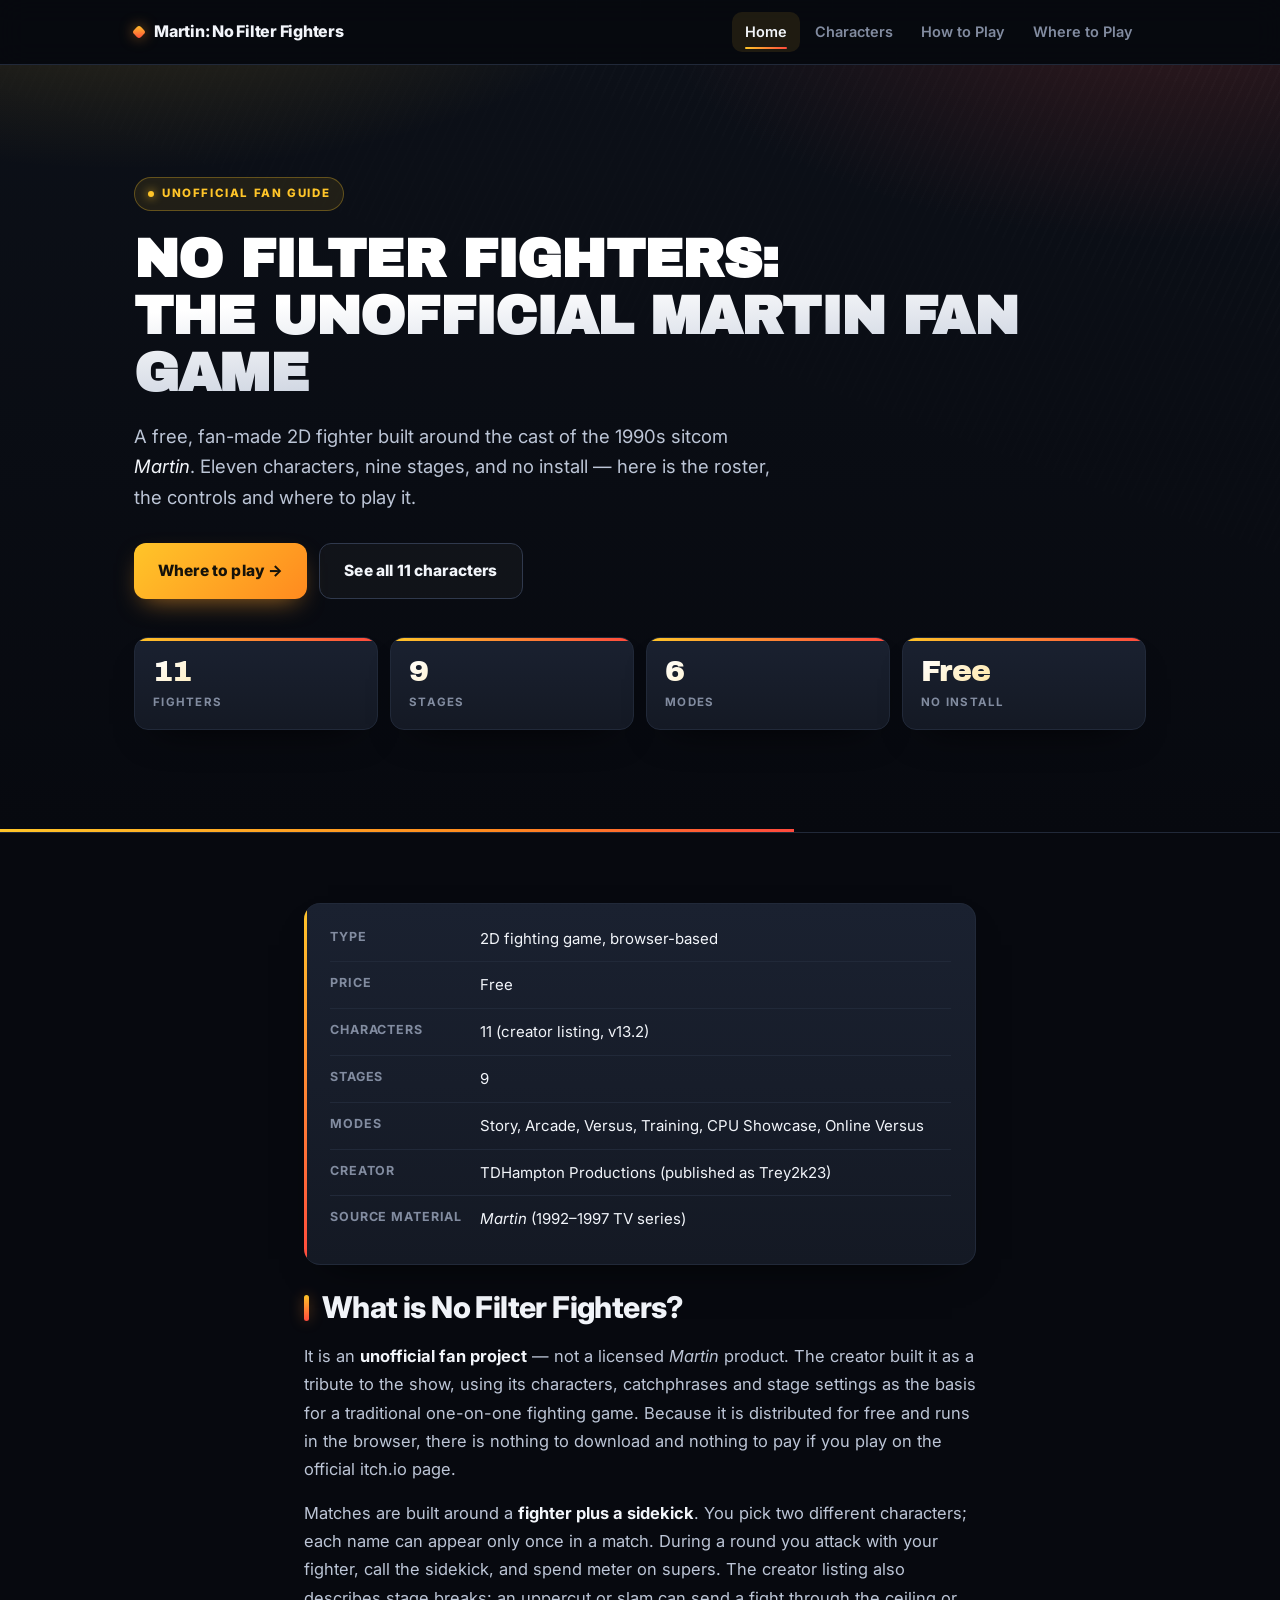
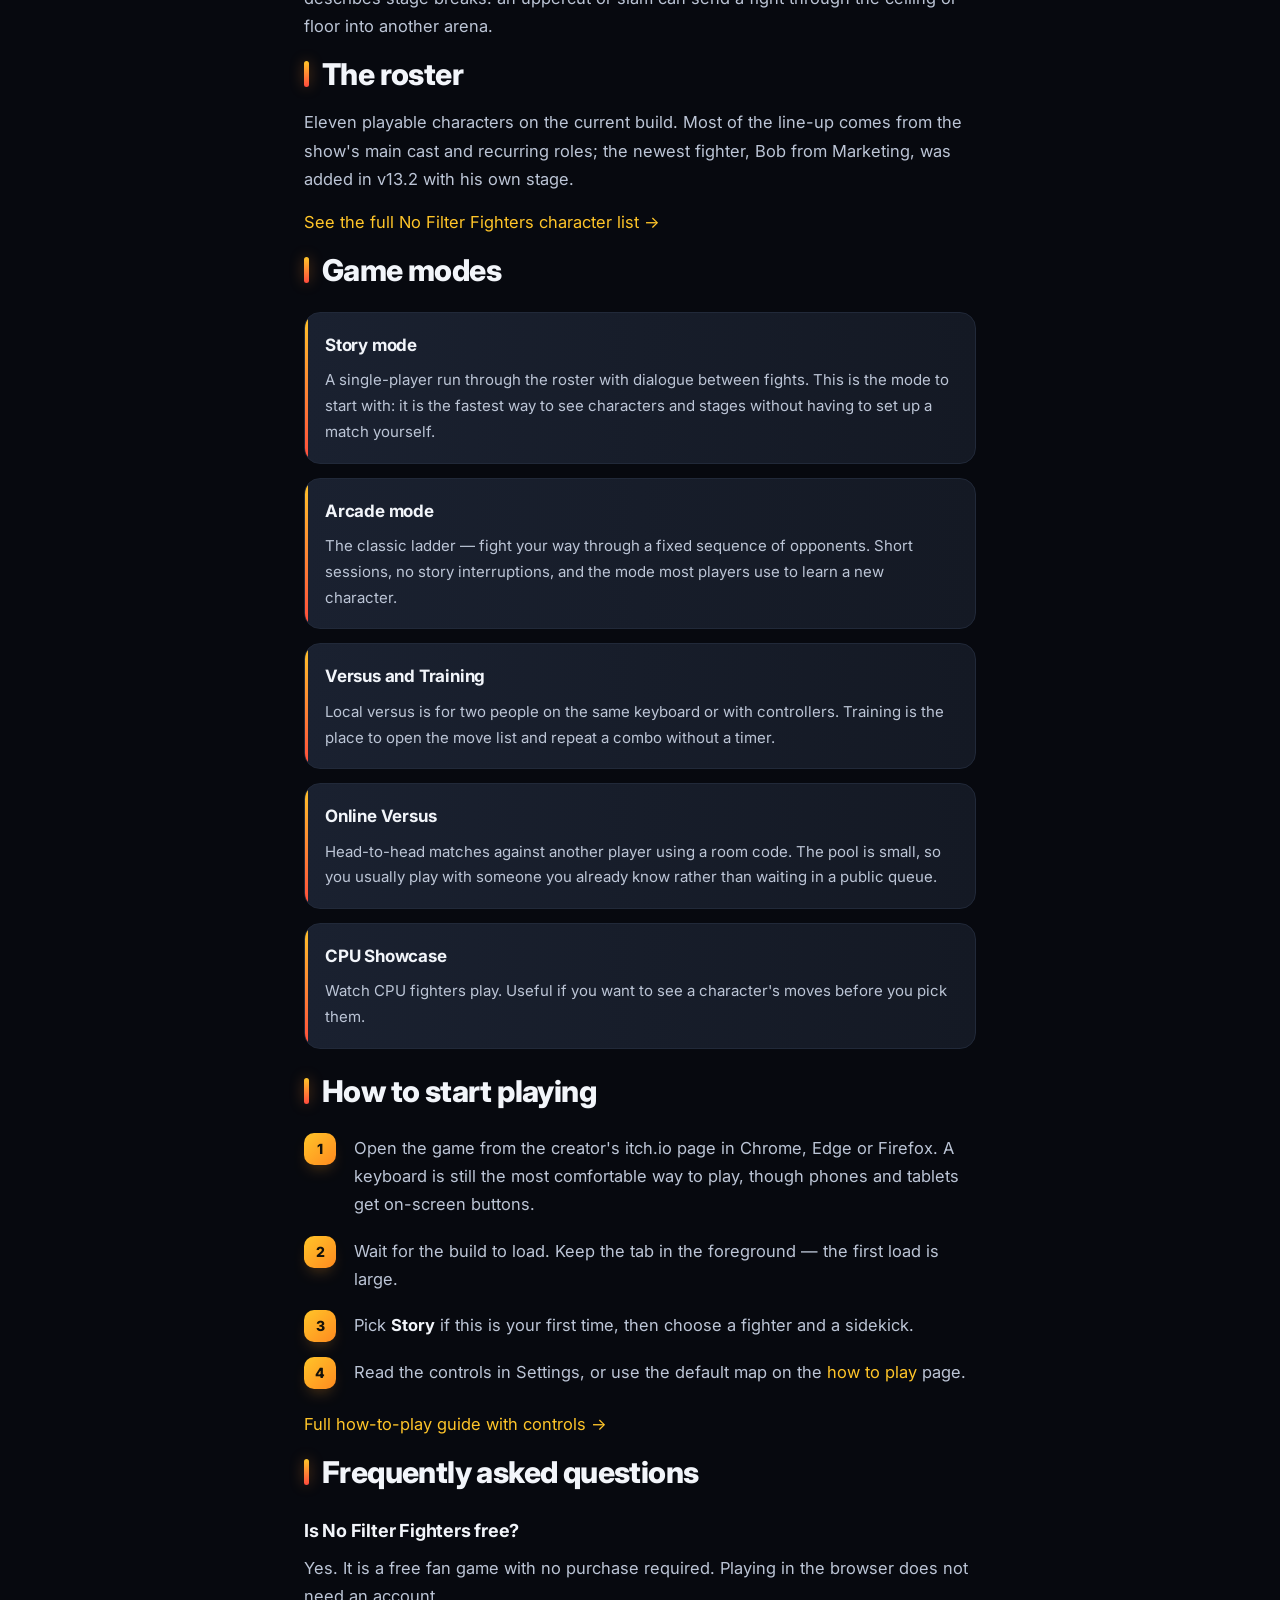
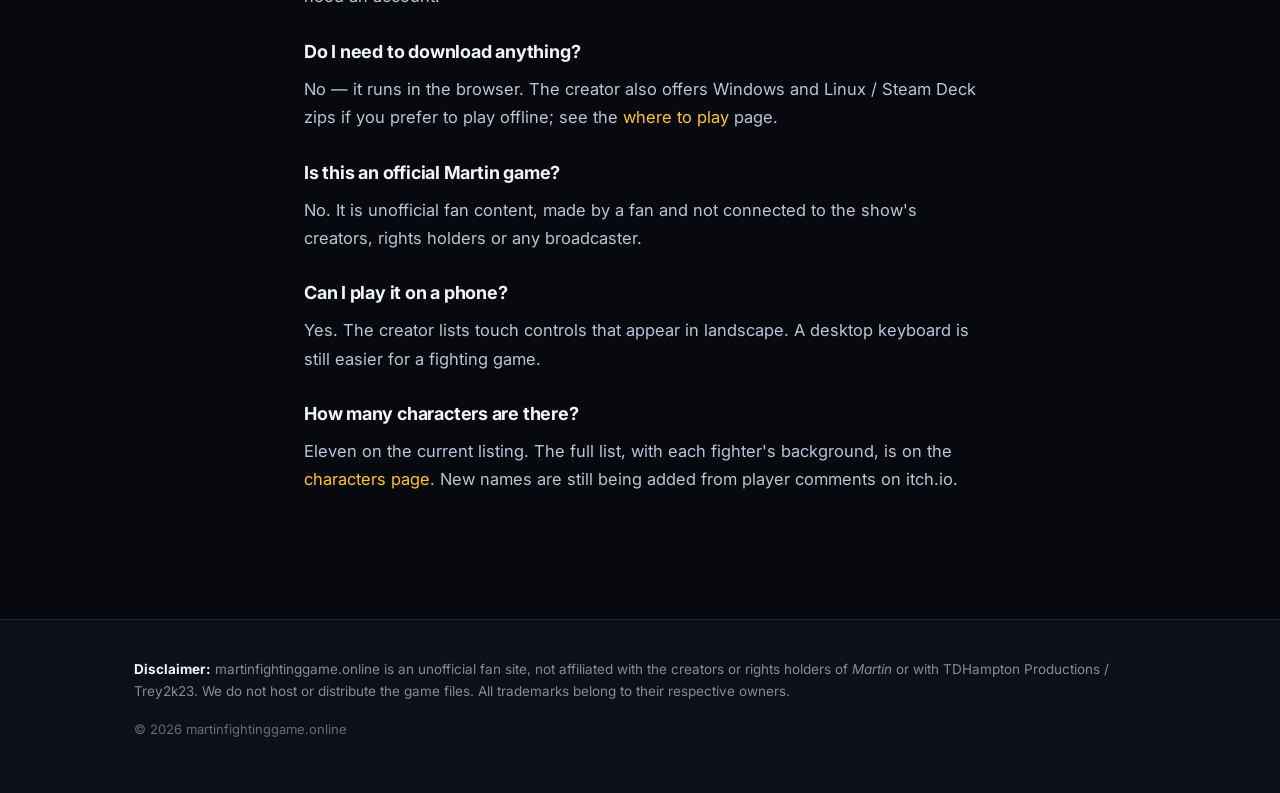
==== commit 6e764ced: "Apply v3 CSS, font loading, and cache-bust query on all pages. Co-authored-by: Cursor <cursoragent@c" ====
--- a/index.html
+++ b/index.html
@@ -6,7 +6,9 @@
 <title>No Filter Fighters – Martin Fan Game Guide &amp; Characters</title>
 <meta name="description" content="No Filter Fighters is a free unofficial Martin fan fighting game you can play in your browser. Full character list, stages, game modes and how to start playing.">
 <link rel="canonical" href="https://martinfightinggame.online/">
-<link rel="stylesheet" href="/style.css">
+<link rel="preconnect" href="https://fonts.gstatic.com" crossorigin>
+<link rel="stylesheet" href="https://fonts.googleapis.com/css2?family=Archivo+Black&family=Inter:wght@400;500;600;700;800&display=swap">
+<link rel="stylesheet" href="/style.css?v=3">
 </head>
 <body>
 <header class="site-header"><div class="wrap">
--- a/style.css
+++ b/style.css
@@ -1,124 +1,232 @@
-:root{--bg:#0b0d12;--bg2:#11141c;--card:#161a24;--card2:#1c212c;--fg:#eef1f6;--soft:#c7cedb;--mut:#8b94a6;--acc:#ffc529;--acc2:#ff6436;--line:#232a36;--r:14px;--maxw:880px}
+/* ===========================================================
+   Martin: No Filter Fighters — style.css  (v3 redesign)
+   =========================================================== */
+:root{
+  --bg:#07090f; --bg2:#0c1018; --card:#141924; --card2:#1a2130;
+  --fg:#f2f5fa; --soft:#bcc5d6; --mut:#828ca0;
+  --acc:#ffc529; --acc2:#ff8a1f; --acc3:#ff4a3d; --cool:#4ea8ff;
+  --line:#212939; --line2:#30394d;
+  --r:16px; --maxw:1060px; --prose:720px;
+  --sh:0 18px 40px -24px rgba(0,0,0,.95);
+  --display:"Archivo Black",ui-sans-serif,system-ui,"Segoe UI",Roboto,Arial,sans-serif;
+  --body:"Inter",ui-sans-serif,system-ui,-apple-system,"Segoe UI",Roboto,"Helvetica Neue",Arial,sans-serif;
+}
 *,*::before,*::after{box-sizing:border-box}
-html{-webkit-text-size-adjust:100%}
-body{margin:0;background:var(--bg);color:var(--fg);font:16.5px/1.7 ui-sans-serif,system-ui,-apple-system,"Segoe UI",Roboto,"Helvetica Neue",Arial,sans-serif;-webkit-font-smoothing:antialiased}
+html{-webkit-text-size-adjust:100%;scroll-behavior:smooth}
+body{margin:0;color:var(--fg);font:16.5px/1.72 var(--body);-webkit-font-smoothing:antialiased;
+  background:radial-gradient(1100px 560px at 50% -12%,rgba(255,197,41,.08),transparent 62%),var(--bg)}
+/* 细网格底纹，只在顶部可见 */
+body::before{content:"";position:fixed;inset:0;z-index:0;pointer-events:none;
+  background-image:linear-gradient(rgba(255,255,255,.022) 1px,transparent 1px),
+                   linear-gradient(90deg,rgba(255,255,255,.022) 1px,transparent 1px);
+  background-size:64px 64px;
+  -webkit-mask-image:radial-gradient(900px 620px at 50% 0%,#000,transparent 78%);
+          mask-image:radial-gradient(900px 620px at 50% 0%,#000,transparent 78%)}
+.site-header,main,.site-footer{position:relative;z-index:1}
 img{max-width:100%;height:auto;display:block}
 a{color:var(--acc);text-decoration:none}
 a:hover{text-decoration:underline}
-.wrap{max-width:var(--maxw);margin:0 auto;padding:0 22px}
-.prose{max-width:720px}
+::selection{background:rgba(255,197,41,.3);color:#fff}
+:focus-visible{outline:2px solid var(--acc);outline-offset:3px;border-radius:6px}
+.wrap{max-width:var(--maxw);margin:0 auto;padding:0 24px}
+.prose{max-width:var(--prose)}
 .mut{color:var(--mut);font-size:14px}
 
-/* 吸顶导航 */
-.site-header{position:sticky;top:0;z-index:20;background:rgba(11,13,18,.82);backdrop-filter:blur(12px);border-bottom:1px solid var(--line)}
-.site-header .wrap{display:flex;align-items:center;gap:20px;min-height:60px;flex-wrap:wrap}
-.brand{display:flex;align-items:center;gap:9px;font-weight:800;letter-spacing:-.01em;color:var(--fg);font-size:16.5px}
-.brand:hover{text-decoration:none}
-.brand .dot{width:9px;height:9px;border-radius:50%;background:linear-gradient(135deg,var(--acc),var(--acc2));box-shadow:0 0 12px rgba(255,197,41,.55)}
-.nav{display:flex;gap:4px;flex-wrap:wrap;margin-left:auto}
-.nav a{color:var(--mut);font-size:14.5px;font-weight:600;padding:7px 11px;border-radius:9px}
-.nav a:hover{color:var(--fg);background:rgba(255,255,255,.05);text-decoration:none}
-.nav a[aria-current]{color:var(--fg);background:rgba(255,197,41,.12)}
-
-/* 英雄区 */
+/* ---------- 吸顶导航 ---------- */
+.site-header{position:sticky;top:0;z-index:30;background:rgba(7,9,15,.78);
+  backdrop-filter:saturate(1.4) blur(14px);border-bottom:1px solid var(--line)}
+.site-header .wrap{display:flex;align-items:center;gap:18px;min-height:64px;flex-wrap:wrap}
+.brand{display:flex;align-items:center;gap:10px;font-weight:800;font-size:16px;
+  letter-spacing:-.015em;color:var(--fg)}
+.brand:hover{text-decoration:none;color:#fff}
+.brand .dot{width:10px;height:10px;border-radius:3px;transform:rotate(45deg);
+  background:linear-gradient(135deg,var(--acc),var(--acc3));box-shadow:0 0 14px rgba(255,160,41,.6)}
+.nav{display:flex;gap:2px;flex-wrap:wrap;margin-left:auto}
+.nav a{position:relative;color:var(--mut);font-size:14.5px;font-weight:600;
+  padding:8px 13px;border-radius:10px;transition:.18s}
+.nav a:hover{color:var(--fg);background:rgba(255,255,255,.055);text-decoration:none}
+.nav a[aria-current]{color:var(--fg);background:rgba(255,197,41,.1)}
+.nav a[aria-current]::after{content:"";position:absolute;left:13px;right:13px;bottom:3px;height:2px;
+  border-radius:2px;background:linear-gradient(90deg,var(--acc),var(--acc3))}
+
+/* ---------- 英雄区 ---------- */
 .page-hero{position:relative;overflow:hidden;border-bottom:1px solid var(--line);
-background:radial-gradient(900px 340px at 12% -10%,rgba(255,197,41,.16),transparent 70%),radial-gradient(700px 300px at 88% 0%,rgba(255,100,54,.14),transparent 72%),var(--bg2)}
-.page-hero .wrap{padding:52px 22px 44px}
-.eyebrow{display:inline-flex;align-items:center;gap:8px;font-size:12.5px;font-weight:700;letter-spacing:.09em;text-transform:uppercase;color:var(--acc);background:rgba(255,197,41,.1);border:1px solid rgba(255,197,41,.26);padding:5px 11px;border-radius:999px;margin-bottom:18px}
-h1{margin:0 0 16px;font-size:clamp(30px,5vw,44px);line-height:1.12;letter-spacing:-.022em;font-weight:850}
-.lede{margin:0;font-size:18px;color:var(--soft);max-width:660px}
-.cta-row{display:flex;gap:12px;flex-wrap:wrap;margin-top:26px}
-.btn{display:inline-flex;align-items:center;gap:8px;background:linear-gradient(135deg,var(--acc),#ffa41b);color:#141414;font-weight:800;font-size:15px;padding:13px 22px;border-radius:11px;border:0;box-shadow:0 6px 20px rgba(255,197,41,.22);transition:.18s}
-.btn:hover{text-decoration:none;transform:translateY(-1px)}
-.btn-ghost{background:transparent;color:var(--fg);border:1px solid var(--line);box-shadow:none}
-.btn-ghost:hover{background:rgba(255,255,255,.05)}
-
-/* 数据条 */
-.stats{display:grid;grid-template-columns:repeat(4,1fr);gap:1px;background:var(--line);border:1px solid var(--line);border-radius:var(--r);overflow:hidden;margin:30px 0 0}
-.stats div{background:var(--card);padding:15px 16px}
-.stats .num{font-size:22px;font-weight:850;letter-spacing:-.02em;display:block}
-.stats .lab{font-size:12.5px;color:var(--mut);font-weight:600;text-transform:uppercase;letter-spacing:.05em}
-
-/* 排版 */
-main section,.section{padding:38px 0}
-h2{font-size:clamp(22px,3vw,28px);line-height:1.25;letter-spacing:-.015em;margin:0 0 14px;display:flex;align-items:center;gap:12px}
-h2::before{content:"";width:5px;height:22px;border-radius:3px;background:linear-gradient(180deg,var(--acc),var(--acc2));flex:none}
-h3{font-size:17.5px;margin:22px 0 6px;letter-spacing:-.01em}
+  background:radial-gradient(820px 380px at 10% -20%,rgba(255,197,41,.20),transparent 68%),
+             radial-gradient(760px 360px at 92% -10%,rgba(255,74,61,.16),transparent 70%),
+             linear-gradient(180deg,var(--bg2),var(--bg))}
+/* 斜向条纹质感 */
+.page-hero::before{content:"";position:absolute;inset:0;pointer-events:none;opacity:.5;
+  background:repeating-linear-gradient(115deg,rgba(255,255,255,.028) 0 2px,transparent 2px 9px);
+  -webkit-mask-image:linear-gradient(200deg,#000,transparent 62%);
+          mask-image:linear-gradient(200deg,#000,transparent 62%)}
+/* 底部“血条” */
+.page-hero::after{content:"";position:absolute;left:0;right:0;bottom:0;height:3px;
+  background:linear-gradient(90deg,var(--acc) 0%,var(--acc2) 38%,var(--acc3) 62%,transparent 62%)}
+.page-hero .wrap{position:relative;z-index:1;padding:66px 24px 56px}
+.eyebrow{display:inline-flex;align-items:center;gap:8px;font-size:11.5px;font-weight:800;
+  letter-spacing:.14em;text-transform:uppercase;color:var(--acc);
+  background:rgba(255,197,41,.09);border:1px solid rgba(255,197,41,.3);
+  padding:6px 13px;border-radius:999px;margin:0 0 20px}
+.eyebrow::before{content:"";width:6px;height:6px;border-radius:50%;background:var(--acc);
+  box-shadow:0 0 10px var(--acc)}
+h1{margin:0 0 18px;font-family:var(--display);font-weight:900;
+  font-size:clamp(32px,5.6vw,54px);line-height:1.06;letter-spacing:-.015em;text-transform:uppercase;
+  background:linear-gradient(176deg,#fff 34%,#aeb9cd);-webkit-background-clip:text;background-clip:text;
+  color:transparent}
+.lede{margin:0;font-size:18.5px;line-height:1.66;color:var(--soft);max-width:640px}
+.lede em{color:var(--fg);font-style:italic}
+.cta-row{display:flex;gap:12px;flex-wrap:wrap;margin-top:30px}
+.btn{display:inline-flex;align-items:center;gap:9px;border:0;border-radius:12px;
+  background:linear-gradient(135deg,var(--acc),var(--acc2));color:#15120a;
+  font-weight:800;font-size:15.5px;padding:14px 24px;letter-spacing:.01em;
+  box-shadow:0 10px 26px -10px rgba(255,160,41,.65);transition:transform .18s,box-shadow .18s}
+.btn:hover{text-decoration:none;transform:translateY(-2px);box-shadow:0 16px 32px -12px rgba(255,160,41,.8)}
+.btn-ghost{background:rgba(255,255,255,.03);color:var(--fg);border:1px solid var(--line2);box-shadow:none}
+.btn-ghost:hover{background:rgba(255,255,255,.07);box-shadow:none}
+
+/* ---------- 数据条 ---------- */
+.stats{display:grid;grid-template-columns:repeat(4,1fr);gap:12px;margin:38px 0 0}
+.stats div{position:relative;overflow:hidden;padding:18px 18px 16px;border-radius:14px;
+  border:1px solid var(--line);background:linear-gradient(180deg,var(--card2),var(--card));
+  box-shadow:var(--sh)}
+.stats div::before{content:"";position:absolute;inset:0 0 auto 0;height:3px;
+  background:linear-gradient(90deg,var(--acc),var(--acc3))}
+.stats .num{display:block;font-family:var(--display);font-size:clamp(24px,3.2vw,30px);
+  line-height:1.05;letter-spacing:-.02em;margin-bottom:5px;
+  background:linear-gradient(135deg,#fff,var(--acc));-webkit-background-clip:text;background-clip:text;
+  color:transparent}
+.stats .lab{display:block;font-size:11.5px;color:var(--mut);font-weight:700;
+  text-transform:uppercase;letter-spacing:.11em}
+
+/* ---------- 排版 ---------- */
+main section,.section{padding:46px 0}
+h2{font-size:clamp(23px,3vw,30px);line-height:1.22;letter-spacing:-.02em;font-weight:800;
+  margin:0 0 16px;display:flex;align-items:center;gap:13px}
+h2::before{content:"";width:5px;height:26px;border-radius:3px;flex:none;
+  background:linear-gradient(180deg,var(--acc),var(--acc3));box-shadow:0 0 14px rgba(255,140,41,.4)}
+h3{font-size:18px;font-weight:700;margin:26px 0 7px;letter-spacing:-.012em;color:var(--fg)}
 p,li{color:var(--soft)}
-p{margin:0 0 14px}
-ul,ol{padding-left:22px;margin:0 0 16px}
-li{margin:5px 0}
+p{margin:0 0 15px}
+ul,ol{padding-left:22px;margin:0 0 18px}
+li{margin:6px 0}
+li::marker{color:var(--acc)}
 strong{color:var(--fg);font-weight:700}
 h1 strong,h2 strong{color:inherit}
 
-/* 卡片 */
-.card{background:var(--card);border:1px solid var(--line);border-radius:var(--r);padding:20px 22px;margin:22px 0}
-.card.callout{border-left:3px solid var(--acc)}
-.facts{display:grid;grid-template-columns:auto 1fr;gap:10px 20px;margin:0;font-size:15px}
-.facts dt{color:var(--mut);font-weight:600;white-space:nowrap}
-.facts dd{margin:0;color:var(--fg)}
-
-/* 角色卡网格 */
-.char-grid{display:grid;grid-template-columns:repeat(2,1fr);gap:16px;margin:22px 0}
-.char-card{background:var(--card);border:1px solid var(--line);border-radius:var(--r);padding:16px 18px;transition:.18s;position:relative;overflow:hidden}
-.char-card:hover{border-color:#333d4d;transform:translateY(-2px)}
-.char-card::after{content:"";position:absolute;inset:0 0 auto 0;height:2px;background:linear-gradient(90deg,var(--acc),var(--acc2));opacity:0;transition:.18s}
+/* ---------- 卡片 / Quick facts ---------- */
+.card{background:linear-gradient(180deg,var(--card2),var(--card));border:1px solid var(--line);
+  border-radius:var(--r);padding:22px 24px;margin:24px 0;box-shadow:var(--sh)}
+.card.callout{position:relative;padding-left:26px;border-left:0;overflow:hidden}
+.card.callout::before{content:"";position:absolute;left:0;top:0;bottom:0;width:3px;
+  background:linear-gradient(180deg,var(--acc),var(--acc3))}
+.facts{display:grid;grid-template-columns:150px 1fr;gap:0;margin:0;font-size:15px}
+.facts dt{color:var(--mut);font-weight:700;font-size:12.5px;text-transform:uppercase;
+  letter-spacing:.07em;padding:10px 0;border-top:1px solid var(--line)}
+.facts dd{margin:0;color:var(--fg);padding:10px 0;border-top:1px solid var(--line)}
+.facts dt:first-of-type,.facts dd:first-of-type{border-top:0;padding-top:0}
+
+/* ---------- 角色卡 ---------- */
+.char-grid{display:grid;grid-template-columns:repeat(3,1fr);gap:16px;margin:26px 0}
+.char-card{position:relative;overflow:hidden;padding:20px;border-radius:var(--r);
+  border:1px solid var(--line);background:linear-gradient(180deg,var(--card2),var(--card));
+  box-shadow:var(--sh);transition:transform .18s,border-color .18s}
+.char-card:hover{transform:translateY(-3px);border-color:var(--line2)}
+.char-card::after{content:"";position:absolute;inset:0 0 auto 0;height:3px;opacity:0;transition:.18s;
+  background:linear-gradient(90deg,var(--acc),var(--acc3))}
 .char-card:hover::after{opacity:1}
-.char-top{display:flex;align-items:center;gap:12px;margin-bottom:10px}
-.avatar{width:44px;height:44px;flex:none;border-radius:11px;display:grid;place-items:center;font-weight:850;font-size:19px;color:#141414;background:linear-gradient(135deg,var(--acc),#ffa41b)}
-.avatar.v2{background:linear-gradient(135deg,#7be0ff,#3a8dff);color:#08111f}
-.avatar.v3{background:linear-gradient(135deg,#ff9de0,#a855f7);color:#150a1f}
-.avatar.v4{background:linear-gradient(135deg,#a3e635,#22c55e);color:#05130a}
-.char-card h3{margin:0;font-size:17px}
-.char-card .tag{display:inline-block;font-size:11.5px;font-weight:700;letter-spacing:.06em;text-transform:uppercase;color:var(--mut);border:1px solid var(--line);border-radius:999px;padding:2px 8px;margin-bottom:8px}
-.char-card p{margin:0;font-size:15px;line-height:1.62}
-.char-card .super{display:block;margin-top:10px;padding-top:9px;border-top:1px dashed var(--line);font-size:13.5px;color:var(--mut)}
+.char-top{display:flex;align-items:center;gap:13px;margin-bottom:12px}
+.avatar{width:50px;height:50px;flex:none;border-radius:14px;display:grid;place-items:center;
+  font-family:var(--display);font-size:21px;color:#141414;
+  background:linear-gradient(135deg,var(--acc),var(--acc2));
+  box-shadow:0 0 0 1px rgba(255,255,255,.1) inset,0 8px 20px -10px rgba(255,160,41,.9)}
+.avatar.v2{background:linear-gradient(135deg,#7be0ff,#3a8dff);color:#061322;
+  box-shadow:0 0 0 1px rgba(255,255,255,.1) inset,0 8px 20px -10px rgba(58,141,255,.9)}
+.avatar.v3{background:linear-gradient(135deg,#ff9de0,#a855f7);color:#17091f;
+  box-shadow:0 0 0 1px rgba(255,255,255,.1) inset,0 8px 20px -10px rgba(168,85,247,.9)}
+.avatar.v4{background:linear-gradient(135deg,#a3e635,#22c55e);color:#05160b;
+  box-shadow:0 0 0 1px rgba(255,255,255,.1) inset,0 8px 20px -10px rgba(34,197,94,.9)}
+.char-card h3{margin:0;font-size:17.5px;letter-spacing:-.015em}
+.char-card .tag{display:inline-block;font-size:10.5px;font-weight:800;letter-spacing:.11em;
+  text-transform:uppercase;color:var(--mut);border:1px solid var(--line2);border-radius:999px;
+  padding:3px 10px;margin-bottom:10px}
+.char-card p{margin:0;font-size:14.8px;line-height:1.65}
+.char-card .super{display:block;margin-top:12px;padding-top:11px;border-top:1px solid var(--line);
+  font-size:13px;color:var(--mut)}
 .char-card .super b{color:var(--acc);font-weight:700}
 
-/* 步骤列表 */
-.steps{list-style:none;padding:0;margin:20px 0;counter-reset:s}
-.steps li{counter-increment:s;position:relative;padding:0 0 0 46px;margin:0 0 16px;color:var(--soft)}
-.steps li::before{content:counter(s);position:absolute;left:0;top:-2px;width:30px;height:30px;border-radius:9px;display:grid;place-items:center;font-size:14px;font-weight:800;color:#141414;background:linear-gradient(135deg,var(--acc),#ffa41b)}
+/* ---------- 步骤 ---------- */
+.steps{list-style:none;padding:0;margin:24px 0;counter-reset:s}
+.steps li{counter-increment:s;position:relative;padding:0 0 0 50px;margin:0 0 18px;color:var(--soft)}
+.steps li::before{content:counter(s);position:absolute;left:0;top:-1px;width:32px;height:32px;
+  border-radius:10px;display:grid;place-items:center;font-size:14px;font-weight:800;color:#15120a;
+  background:linear-gradient(135deg,var(--acc),var(--acc2));box-shadow:0 8px 18px -10px rgba(255,160,41,.9)}
 .steps b{color:var(--fg)}
 
-/* 表格 */
-table{width:100%;border-collapse:separate;border-spacing:0;margin:18px 0;font-size:15px;background:var(--card);border:1px solid var(--line);border-radius:var(--r);overflow:hidden}
-th,td{text-align:left;padding:11px 14px;border-bottom:1px solid var(--line);vertical-align:top}
+/* ---------- 表格 ---------- */
+table{width:100%;border-collapse:separate;border-spacing:0;margin:22px 0;font-size:15px;
+  background:var(--card);border:1px solid var(--line);border-radius:var(--r);overflow:hidden;
+  box-shadow:var(--sh)}
+th,td{text-align:left;padding:12px 16px;border-bottom:1px solid var(--line);vertical-align:top}
 tr:last-child td,tr:last-child th{border-bottom:0}
-th{color:var(--mut);font-weight:700;font-size:13px;text-transform:uppercase;letter-spacing:.05em;background:var(--bg2)}
+th{color:var(--mut);font-weight:800;font-size:12px;text-transform:uppercase;letter-spacing:.09em;
+  background:var(--bg2)}
 td{color:var(--soft)}
-
-/* 模式/选项列表卡 */
-.mode{display:grid;gap:14px;margin:20px 0}
-.mode-item{background:var(--card);border:1px solid var(--line);border-left:3px solid var(--acc);border-radius:0 var(--r) var(--r) 0;padding:16px 18px}
-.mode-item h3{margin:0 0 6px;font-size:16.5px}
+tbody tr:hover td{background:rgba(255,255,255,.02)}
+
+/* ---------- 模式条目 ---------- */
+.mode{display:grid;gap:14px;margin:24px 0}
+.mode-item{position:relative;overflow:hidden;padding:18px 20px;border-radius:var(--r);
+  border:1px solid var(--line);background:linear-gradient(90deg,var(--card2),var(--card));
+  transition:border-color .18s}
+.mode-item::before{content:"";position:absolute;left:0;top:0;bottom:0;width:3px;
+  background:linear-gradient(180deg,var(--acc),var(--acc3))}
+.mode-item:hover{border-color:var(--line2)}
+.mode-item h3{margin:0 0 7px;font-size:17px}
 .mode-item p{margin:0;font-size:15px}
 
-/* 提示条 */
-.note{background:rgba(255,197,41,.07);border:1px solid rgba(255,197,41,.22);border-radius:var(--r);padding:15px 18px;margin:20px 0;font-size:15px}
+/* ---------- 提示条 ---------- */
+.note{position:relative;padding:16px 20px 16px 48px;margin:22px 0;font-size:15px;border-radius:var(--r);
+  background:rgba(255,197,41,.06);border:1px solid rgba(255,197,41,.24);color:var(--soft)}
+.note::before{content:"!";position:absolute;left:18px;top:16px;width:20px;height:20px;border-radius:50%;
+  display:grid;place-items:center;font-size:13px;font-weight:900;color:#15120a;background:var(--acc)}
 .note b{color:var(--acc)}
 
-/* 相关链接 */
-.links-grid{display:grid;grid-template-columns:repeat(2,1fr);gap:12px;margin:20px 0}
-.link-card{display:block;background:var(--card);border:1px solid var(--line);border-radius:12px;padding:14px 16px;color:var(--fg);font-weight:700;font-size:15px}
-.link-card:hover{text-decoration:none;border-color:#333d4d;background:var(--card2)}
-.link-card span{display:block;font-weight:500;font-size:13.5px;color:var(--mut);margin-top:3px}
-
-/* 页脚 */
-.site-footer{border-top:1px solid var(--line);background:var(--bg2);margin-top:56px;padding:34px 0 46px}
-.site-footer p{font-size:13.5px;color:var(--mut);line-height:1.65}
+/* ---------- 相关链接 ---------- */
+.links-grid{display:grid;grid-template-columns:repeat(2,1fr);gap:14px;margin:24px 0}
+.link-card{display:block;position:relative;padding:18px 44px 18px 20px;border-radius:14px;
+  border:1px solid var(--line);background:linear-gradient(180deg,var(--card2),var(--card));
+  color:var(--fg);font-weight:700;font-size:15.5px;transition:.18s}
+.link-card::after{content:"→";position:absolute;right:18px;top:50%;transform:translateY(-50%);
+  color:var(--acc);font-weight:700;transition:.18s}
+.link-card:hover{text-decoration:none;border-color:var(--line2);transform:translateY(-2px)}
+.link-card:hover::after{right:14px}
+.link-card span{display:block;font-weight:500;font-size:13.5px;color:var(--mut);margin-top:4px}
+
+/* ---------- 页脚 ---------- */
+.site-footer{border-top:1px solid var(--line);background:var(--bg2);margin-top:64px;padding:38px 0 52px}
+.site-footer p{font-size:13.5px;color:var(--mut);line-height:1.68}
 .site-footer .wrap{max-width:var(--maxw)}
-.site-footer .copy{margin:14px 0 0;font-size:13px;color:#69707f}
-
-/* 响应式 */
-@media(max-width:760px){
-  .page-hero .wrap{padding:38px 20px 34px}
-  .nav a{padding:6px 9px;font-size:14px}
-  .stats{grid-template-columns:repeat(2,1fr)}
+.site-footer .copy{margin:16px 0 0;font-size:13px;color:#636b7c}
+
+/* ---------- 响应式 ---------- */
+@media(max-width:960px){
+  .char-grid{grid-template-columns:repeat(2,1fr)}
+}
+@media(max-width:720px){
+  .page-hero .wrap{padding:44px 20px 40px}
+  .wrap{padding:0 18px}
+  .nav{width:100%;margin:0 0 10px;gap:0}
+  .nav a{padding:7px 10px;font-size:14px}
+  .stats{grid-template-columns:repeat(2,1fr);gap:10px}
   .char-grid,.links-grid{grid-template-columns:1fr}
-  main section,.section{padding:28px 0}
-  h2::before{height:18px;width:4px}
-  .facts{grid-template-columns:1fr;gap:4px 0}
-  .facts dt{margin-top:8px}
-}
-@media(prefers-reduced-motion:reduce){*{transition:none!important}.btn:hover,.char-card:hover{transform:none}}
+  main section,.section{padding:34px 0}
+  .facts{grid-template-columns:1fr;gap:0}
+  .facts dt{padding:10px 0 0;border-top:1px solid var(--line)}
+  .facts dd{padding:2px 0 10px;border-top:0}
+  .facts dd:first-of-type{padding-top:2px}
+  .btn{width:100%;justify-content:center}
+}
+@media(prefers-reduced-motion:reduce){
+  *{transition:none!important}
+  .btn:hover,.char-card:hover,.link-card:hover{transform:none}
+}
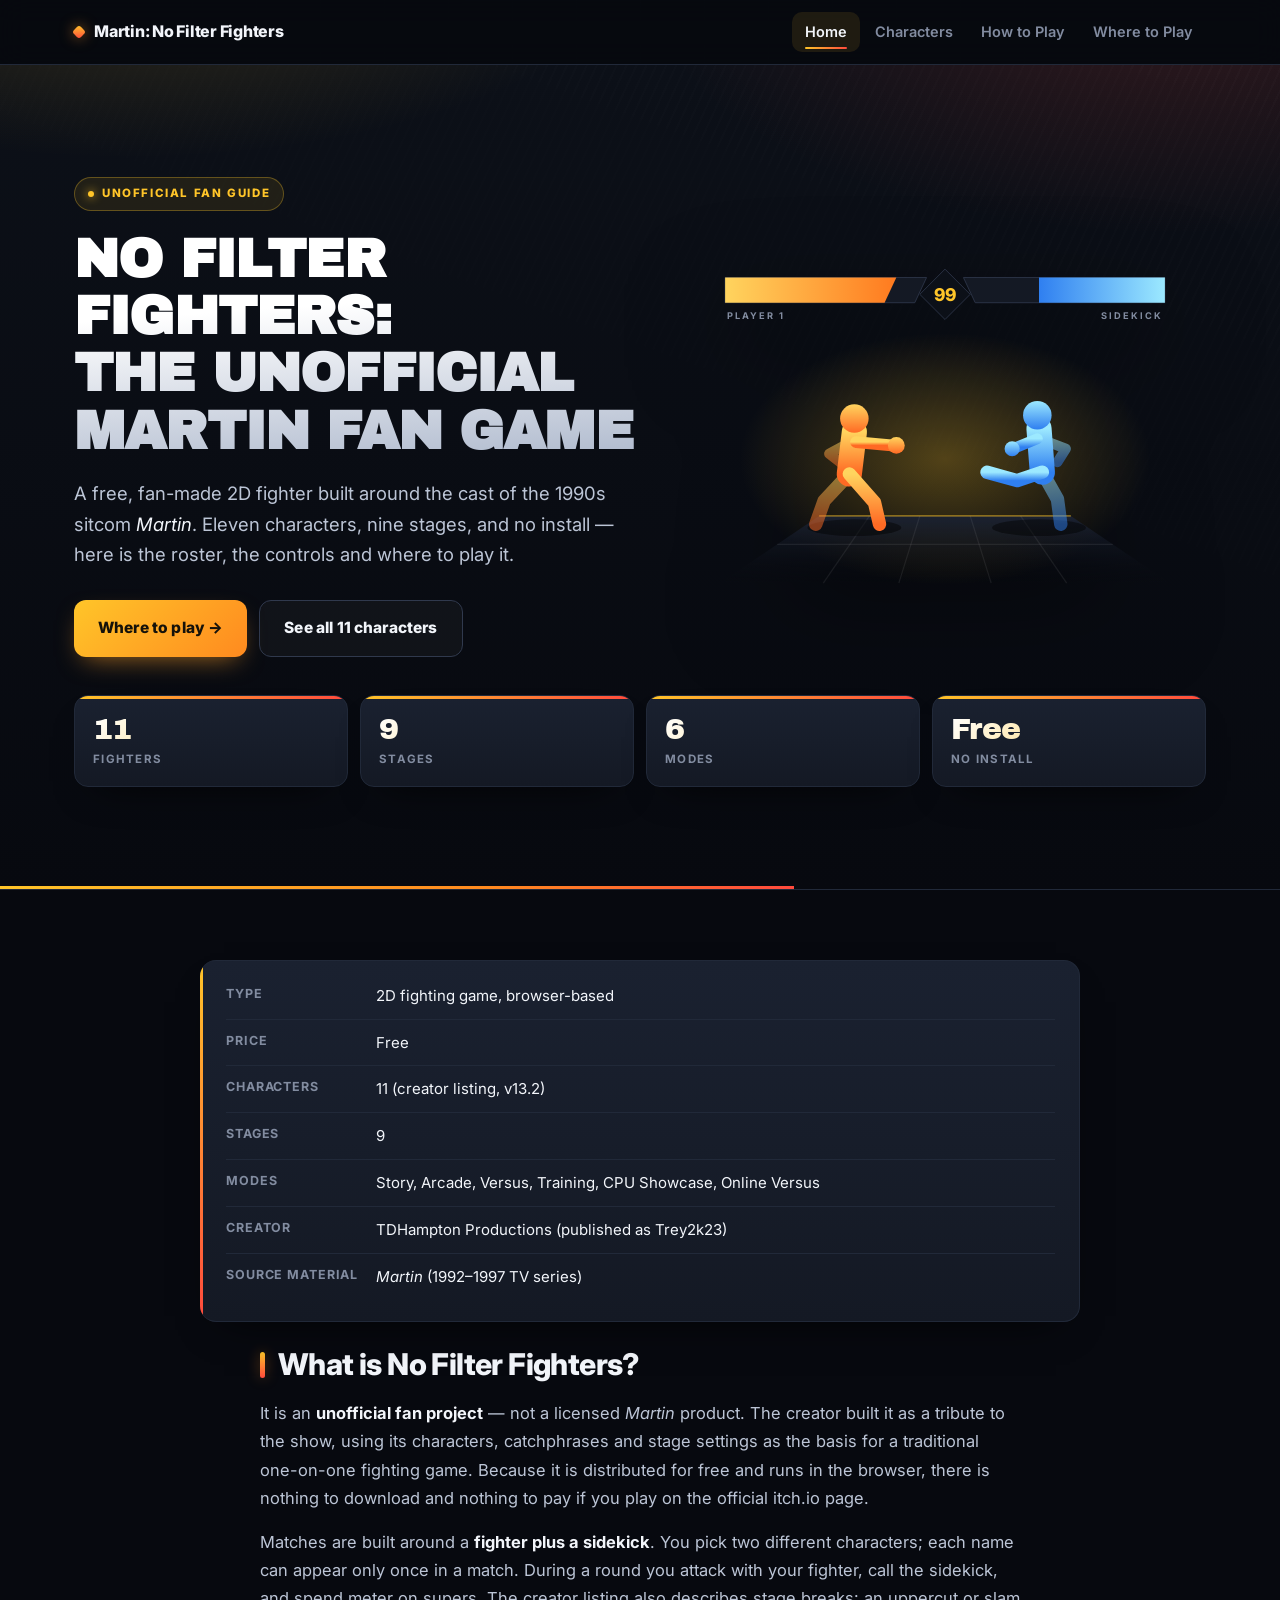
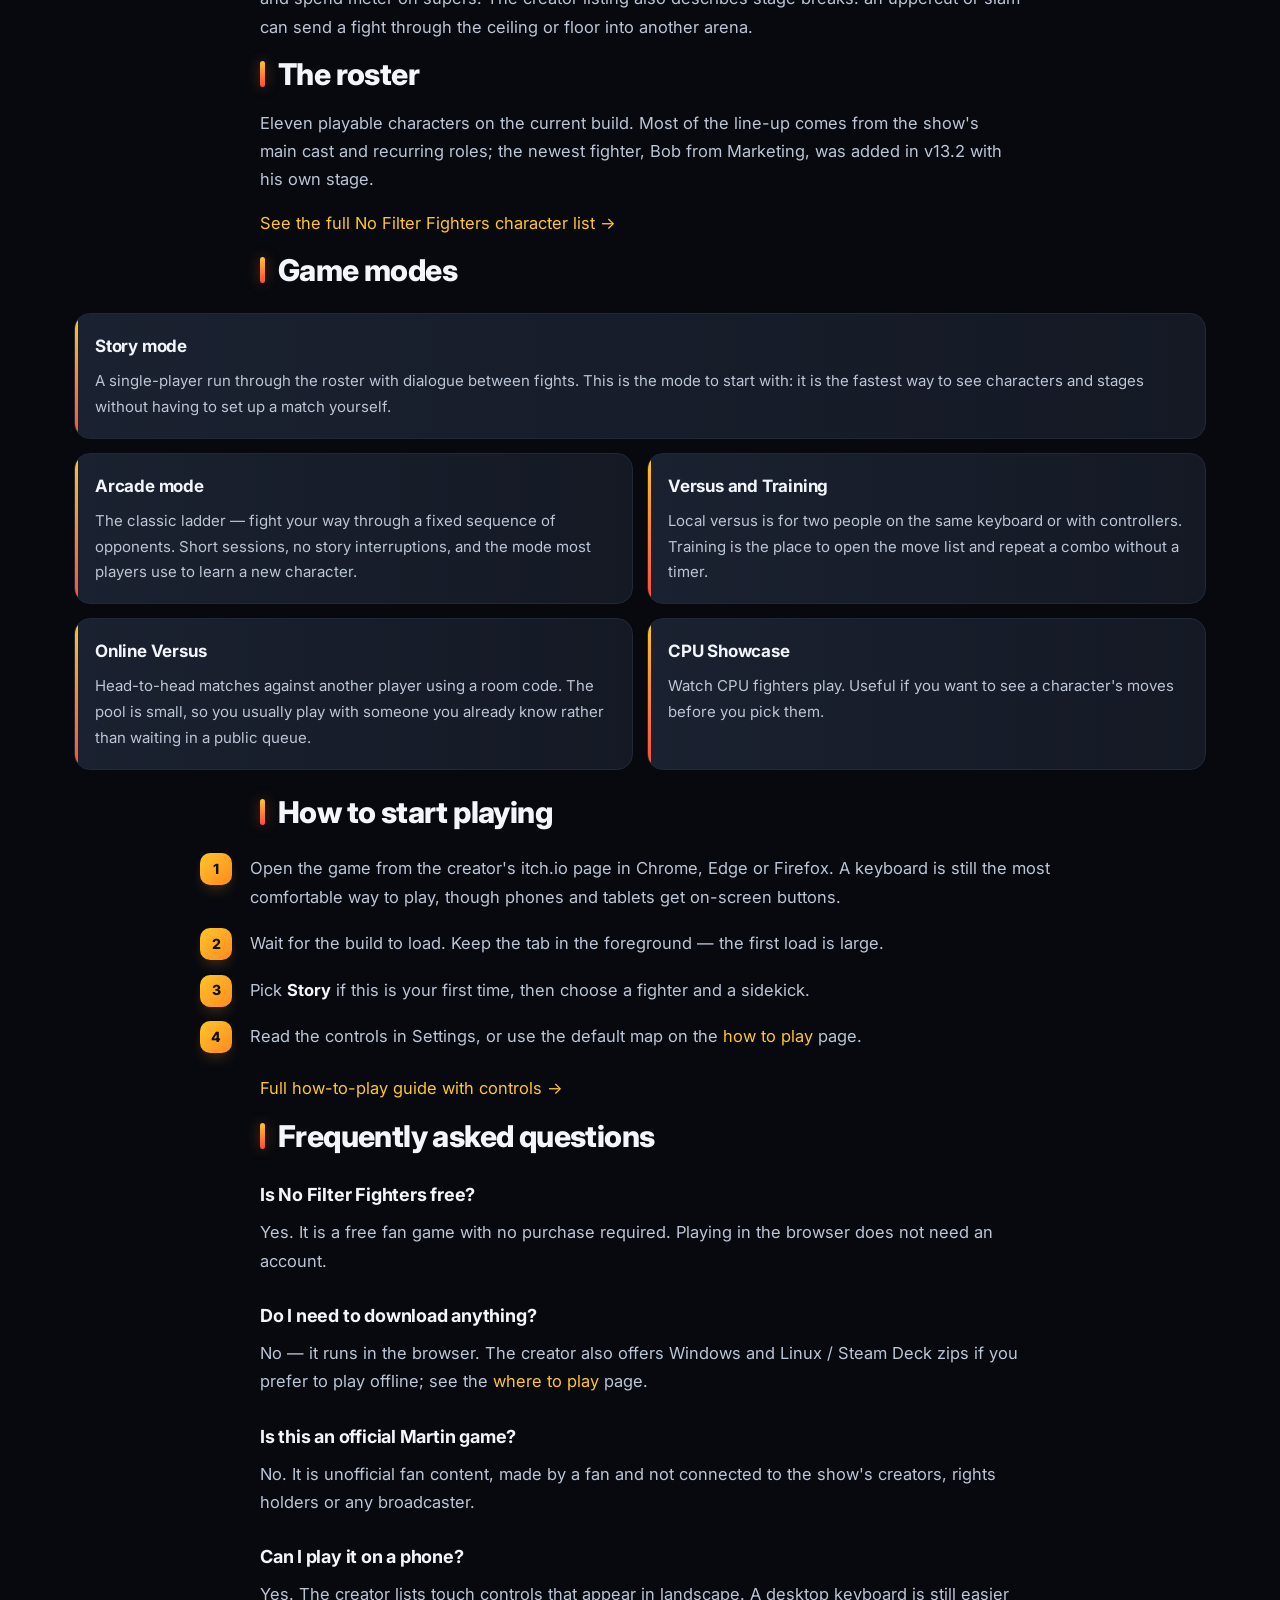
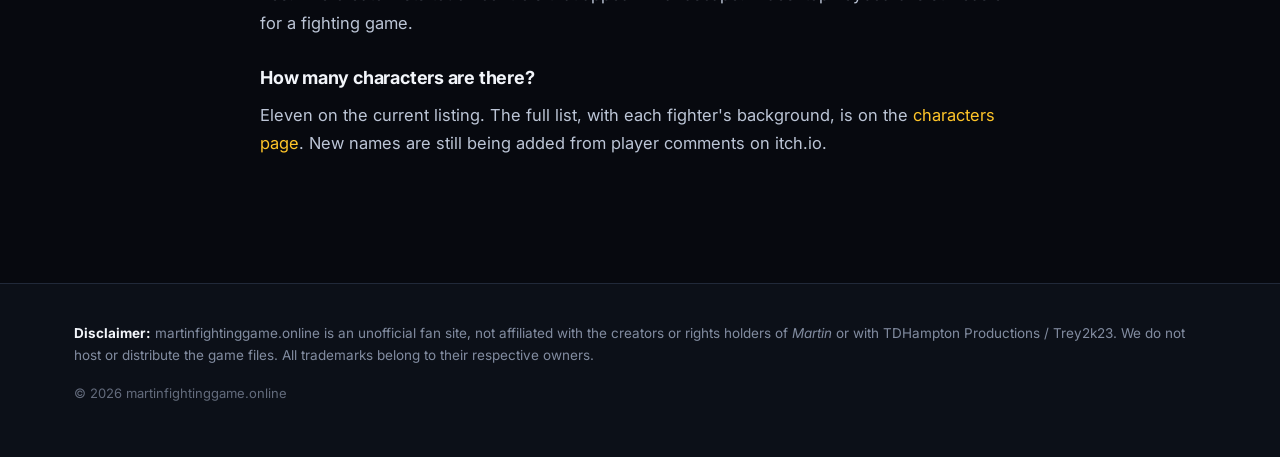
==== commit de0dbddd: "Add hero arena art, OG image, and wider layout layers. Co-authored-by: Cursor <cursoragent@cursor.co" ====
--- a/index.html
+++ b/index.html
@@ -6,9 +6,20 @@
 <title>No Filter Fighters – Martin Fan Game Guide &amp; Characters</title>
 <meta name="description" content="No Filter Fighters is a free unofficial Martin fan fighting game you can play in your browser. Full character list, stages, game modes and how to start playing.">
 <link rel="canonical" href="https://martinfightinggame.online/">
+<meta property="og:type" content="website">
+<meta property="og:site_name" content="martinfightinggame.online">
+<meta property="og:url" content="https://martinfightinggame.online/">
+<meta property="og:title" content="No Filter Fighters – Martin Fan Game Guide &amp; Characters">
+<meta property="og:description" content="Free unofficial Martin fan fighting game you can play in your browser. Full character list, stages, game modes and how to start playing.">
+<meta property="og:image" content="https://martinfightinggame.online/og.png">
+<meta property="og:image:width" content="1200">
+<meta property="og:image:height" content="630">
+<meta property="og:image:alt" content="No Filter Fighters – unofficial Martin fan fighting game">
+<meta name="twitter:card" content="summary_large_image">
+<meta name="twitter:image" content="https://martinfightinggame.online/og.png">
 <link rel="preconnect" href="https://fonts.gstatic.com" crossorigin>
 <link rel="stylesheet" href="https://fonts.googleapis.com/css2?family=Archivo+Black&family=Inter:wght@400;500;600;700;800&display=swap">
-<link rel="stylesheet" href="/style.css?v=3">
+<link rel="stylesheet" href="/style.css?v=4">
 </head>
 <body>
 <header class="site-header"><div class="wrap">
@@ -23,20 +34,89 @@
 
 <main>
   <section class="page-hero"><div class="wrap">
-    <span class="eyebrow">Unofficial Fan Guide</span>
-    <h1>No Filter Fighters:<br>The Unofficial Martin Fan Game</h1>
-    <p class="lede">A free, fan-made 2D fighter built around the cast of the 1990s sitcom <em>Martin</em>. Eleven characters, nine stages, and no install — here is the roster, the controls and where to play it.</p>
-    <div class="cta-row">
-      <a class="btn" href="/where-to-play/">Where to play →</a>
-      <a class="btn btn-ghost" href="/characters/">See all 11 characters</a>
+  <div class="hero-grid">
+    <div class="hero-copy">
+      <span class="eyebrow">Unofficial Fan Guide</span>
+      <h1>No Filter Fighters:<br>The Unofficial Martin Fan Game</h1>
+      <p class="lede">A free, fan-made 2D fighter built around the cast of the 1990s sitcom <em>Martin</em>. Eleven characters, nine stages, and no install — here is the roster, the controls and where to play it.</p>
+      <div class="cta-row">
+        <a class="btn" href="/where-to-play/">Where to play →</a>
+        <a class="btn btn-ghost" href="/characters/">See all 11 characters</a>
+      </div>
     </div>
-    <div class="stats">
-      <div><span class="num">11</span><span class="lab">Fighters</span></div>
-      <div><span class="num">9</span><span class="lab">Stages</span></div>
-      <div><span class="num">6</span><span class="lab">Modes</span></div>
-      <div><span class="num">Free</span><span class="lab">No install</span></div>
+
+    <div class="hero-art">
+      <svg class="arena" viewBox="0 0 560 400" xmlns="http://www.w3.org/2000/svg" role="img" aria-label="Two abstract fighters facing off on a stage with health bars">
+        <defs>
+          <linearGradient id="h-p1" x1="0" x2="1" y1="0" y2="0"><stop offset="0" stop-color="#ffd45e"/><stop offset="1" stop-color="#ff7a1f"/></linearGradient>
+          <linearGradient id="h-p2" x1="1" x2="0" y1="0" y2="0"><stop offset="0" stop-color="#9ce9ff"/><stop offset="1" stop-color="#2f7ff0"/></linearGradient>
+          <linearGradient id="h-f1" x1="0" x2="0" y1="0" y2="1"><stop offset="0" stop-color="#ffd45e"/><stop offset="1" stop-color="#ff6a24"/></linearGradient>
+          <linearGradient id="h-f2" x1="0" x2="0" y1="0" y2="1"><stop offset="0" stop-color="#9ce9ff"/><stop offset="1" stop-color="#2f7ff0"/></linearGradient>
+          <linearGradient id="h-floor" x1="0" x2="0" y1="0" y2="1"><stop offset="0" stop-color="#1b2232"/><stop offset="1" stop-color="#07090f" stop-opacity="0"/></linearGradient>
+          <radialGradient id="h-glow"><stop offset="0" stop-color="#ffc529" stop-opacity=".30"/><stop offset="1" stop-color="#ffc529" stop-opacity="0"/></radialGradient>
+        </defs>
+
+        <ellipse cx="280" cy="250" rx="245" ry="150" fill="url(#h-glow)"/>
+
+        <path d="M130 318 H430 L548 398 H12 Z" fill="url(#h-floor)"/>
+        <g stroke="#fff" stroke-opacity=".07" stroke-width="1.5">
+          <path d="M190 318 L135 398"/><path d="M250 318 L225 398"/>
+          <path d="M310 318 L335 398"/><path d="M370 318 L425 398"/>
+          <path d="M80 352 H480"/>
+        </g>
+        <path d="M130 318 H430" stroke="#ffc529" stroke-opacity=".45" stroke-width="2"/>
+
+        <g>
+          <path d="M18 34 H258 L244 64 H18 Z" fill="#141924" stroke="#30394d"/>
+          <path d="M18 34 H222 L208 64 H18 Z" fill="url(#h-p1)"/>
+          <path d="M542 34 H302 L316 64 H542 Z" fill="#141924" stroke="#30394d"/>
+          <path d="M542 34 H392 V64 H542 Z" fill="url(#h-p2)"/>
+          <path d="M280 24 L310 54 L280 84 L250 54 Z" fill="#0c1018" stroke="#30394d"/>
+          <text x="280" y="62" text-anchor="middle" font-family="Inter,system-ui,sans-serif" font-size="21" font-weight="800" fill="#ffc529">99</text>
+          <text x="20" y="84" font-family="Inter,system-ui,sans-serif" font-size="11" font-weight="700" letter-spacing="2.4" fill="#828ca0">PLAYER 1</text>
+          <text x="540" y="84" text-anchor="end" font-family="Inter,system-ui,sans-serif" font-size="11" font-weight="700" letter-spacing="2.4" fill="#828ca0">SIDEKICK</text>
+        </g>
+
+        <ellipse cx="172" cy="332" rx="56" ry="10" fill="#000" opacity=".45"/>
+        <ellipse cx="392" cy="332" rx="56" ry="10" fill="#000" opacity=".45"/>
+
+        <g transform="translate(172,330)"><g class="f1" fill="url(#h-f1)" stroke="url(#h-f1)" stroke-linecap="round" stroke-linejoin="round">
+          <g opacity=".5">
+            <path d="M-4 -100 L-30 -86 L-12 -72" fill="none" stroke-width="12"/>
+            <path d="M-6 -62 L-36 -30 L-46 -2" fill="none" stroke-width="16"/>
+          </g>
+          <path d="M0 -112 L-6 -62" fill="none" stroke-width="30"/>
+          <circle cx="0" cy="-128" r="17" stroke="none"/>
+          <path d="M-6 -62 L24 -28 L30 -2" fill="none" stroke-width="16"/>
+          <path d="M2 -100 L44 -96" fill="none" stroke-width="14"/>
+          <circle cx="50" cy="-96" r="10" stroke="none"/>
+        </g></g>
+
+        <g transform="translate(392,330) scale(-1,1)"><g class="f2" fill="url(#h-f2)" stroke="url(#h-f2)" stroke-linecap="round" stroke-linejoin="round">
+          <g opacity=".5">
+            <path d="M-6 -102 L-32 -92 L-22 -76" fill="none" stroke-width="12"/>
+            <path d="M-4 -64 L-22 -32 L-26 -2" fill="none" stroke-width="16"/>
+          </g>
+          <path d="M0 -116 L-4 -64" fill="none" stroke-width="30"/>
+          <circle cx="2" cy="-132" r="17" stroke="none"/>
+          <path d="M-4 -64 L26 -54 L62 -64" fill="none" stroke-width="16"/>
+          <path d="M2 -104 L26 -94" fill="none" stroke-width="13"/>
+          <circle cx="32" cy="-92" r="9" stroke="none"/>
+        </g></g>
+
+        <g transform="translate(-50,2)"><polygon class="spark" fill="#ffc529"
+          points="272,206 275.8,222.8 290.4,213.6 281.2,228.2 298,232 281.2,235.8 290.4,250.4 275.8,241.2 272,258 268.2,241.2 253.6,250.4 262.8,235.8 246,232 262.8,228.2 253.6,213.6 268.2,222.8"/></g>
+      </svg>
     </div>
-  </div></section>
+  </div>
+
+  <div class="stats">
+    <div><span class="num">11</span><span class="lab">Fighters</span></div>
+    <div><span class="num">9</span><span class="lab">Stages</span></div>
+    <div><span class="num">6</span><span class="lab">Modes</span></div>
+    <div><span class="num">Free</span><span class="lab">No install</span></div>
+  </div>
+</div></section>
 
   <div class="wrap prose">
     <section>
--- a/style.css
+++ b/style.css
@@ -230,3 +230,57 @@
   *{transition:none!important}
   .btn:hover,.char-card:hover,.link-card:hover{transform:none}
 }
+
+/* ---------- 英雄区擂台图形 ---------- */
+.hero-grid{display:grid;grid-template-columns:minmax(0,1.04fr) minmax(0,.96fr);
+  gap:44px;align-items:center}
+.hero-copy .lede{max-width:560px}
+.hero-art{justify-self:center;width:100%;max-width:470px}
+.arena{width:100%;height:auto;display:block;overflow:visible;
+  filter:drop-shadow(0 34px 48px rgba(0,0,0,.6))}
+.arena .f1{animation:bob 2.6s ease-in-out infinite}
+.arena .f2{animation:bob 3.2s ease-in-out .35s infinite}
+.arena .spark{transform-box:fill-box;transform-origin:center;opacity:0;
+  animation:spark 2.6s ease-in-out infinite}
+@keyframes bob{0%,100%{transform:translateY(0)}50%{transform:translateY(-5px)}}
+@keyframes spark{0%,58%,100%{opacity:0;transform:scale(.55)}
+                 68%{opacity:1;transform:scale(1)}
+                 86%{opacity:0;transform:scale(1.25)}}
+@media(max-width:900px){
+  .hero-grid{grid-template-columns:1fr;gap:26px}
+  .hero-art{max-width:400px}
+}
+@media(max-width:560px){.hero-art{max-width:320px}}
+@media(prefers-reduced-motion:reduce){
+  .arena .f1,.arena .f2,.arena .spark{animation:none}
+  .arena .spark{opacity:.9}
+}
+
+/* ---------- 宽度分层（追加到文件末尾） ---------- */
+:root{--maxw:1180px;--prose:760px}
+
+/* 正文容器放宽，不再被 .prose 锁死 */
+.wrap.prose{max-width:var(--maxw)}
+
+/* 纯文字块保持易读行长并居中 */
+.wrap.prose > section > :where(p,h2,h3,h4,ul,ol,dl,blockquote){
+  max-width:var(--prose);margin-inline:auto}
+
+/* 卡片 / 提示条 / 表格：中等宽度 */
+.wrap.prose > section > :where(.card,.note,table,.steps){
+  max-width:880px;margin-inline:auto}
+
+/* 结构性网格撑满容器 */
+.wrap.prose > section > :where(.char-grid,.links-grid,.mode){
+  max-width:none}
+
+/* 宽屏下让网格多排一列 */
+.char-grid{grid-template-columns:repeat(auto-fill,minmax(290px,1fr))}
+.mode{grid-template-columns:repeat(2,1fr)}
+.mode-item:first-child:nth-last-child(5){grid-column:1/-1}
+
+@media(max-width:860px){
+  .mode{grid-template-columns:1fr}
+  .wrap.prose > section > *{max-width:none}
+}
+
